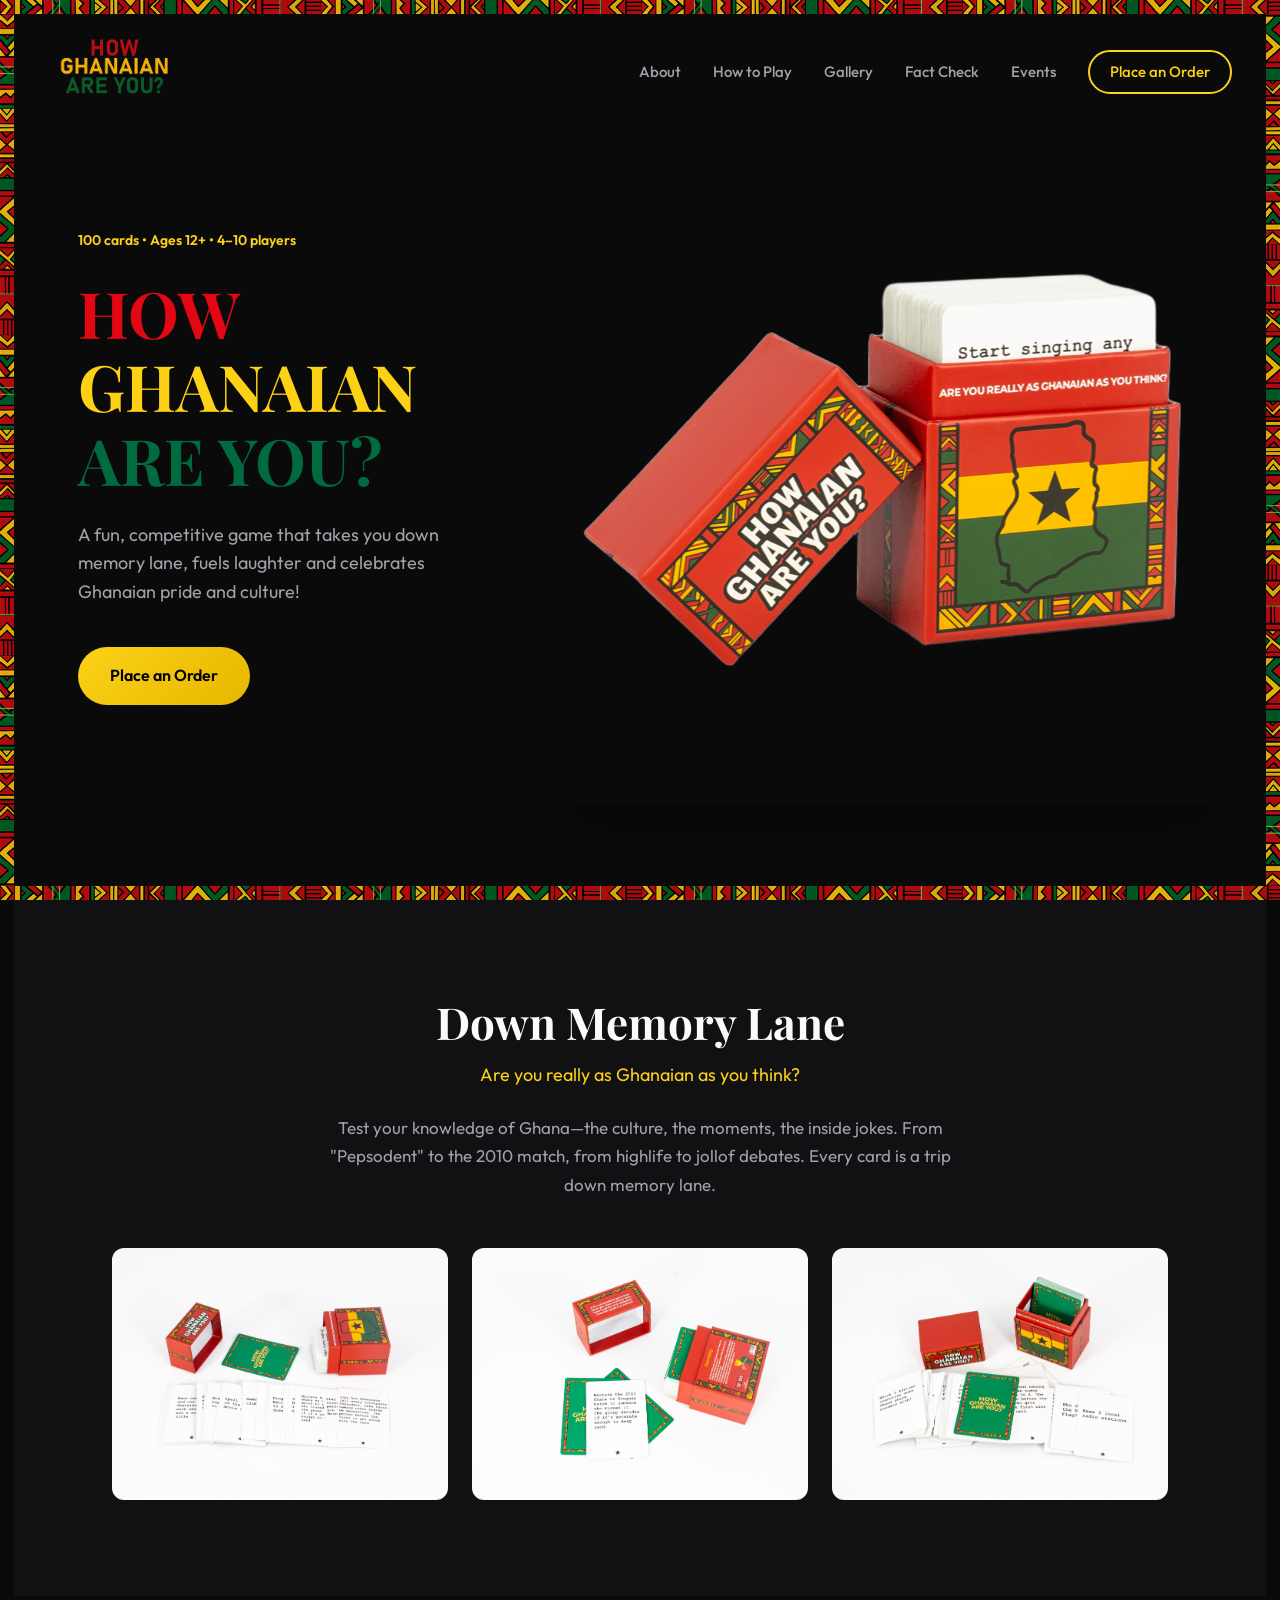
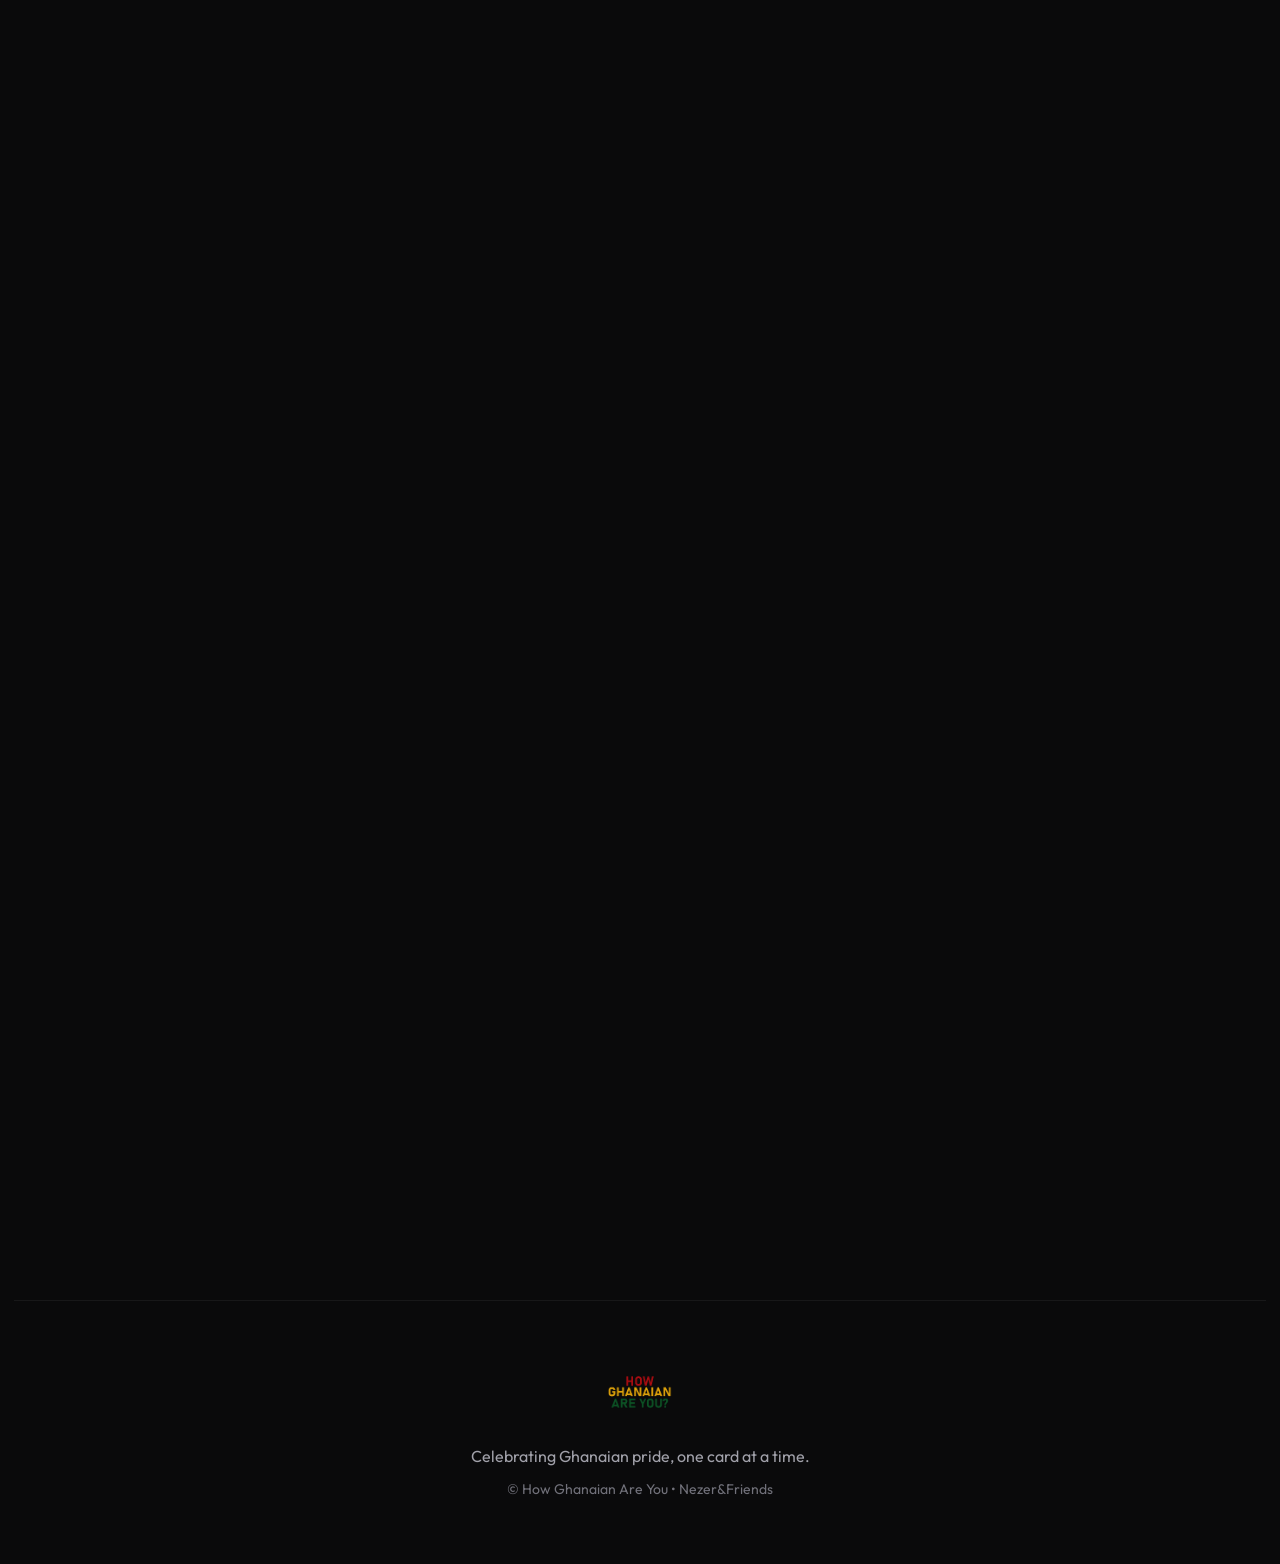
==== index.html @ 79d12126 "Add Events calendar with admin CRUD and public listing. Admins can publish events with location, des" ====
<!DOCTYPE html>
<html lang="en" data-theme="dark">
<head>
  <meta charset="UTF-8">
  <link rel="icon" href="HGAY ASSETS/Card Pictures and Video/howghrupng.png" type="image/png">
  <link rel="apple-touch-icon" href="HGAY ASSETS/Card Pictures and Video/howghrupng.png">
  <meta name="viewport" content="width=device-width, initial-scale=1.0, maximum-scale=1.0, minimum-scale=1.0, user-scalable=no, viewport-fit=cover">
  <title>How Ghanaian Are You? — Card Game</title>
  <meta name="description" content="A fun, competitive game that takes you down memory lane. Test your Ghanaian knowledge and celebrate culture. Place an order today.">
  <link rel="preconnect" href="https://fonts.googleapis.com">
  <link rel="preconnect" href="https://fonts.gstatic.com" crossorigin>
  <link href="https://fonts.googleapis.com/css2?family=Outfit:wght@300;400;500;600;700;800&family=Playfair+Display:wght@600;700&display=swap" rel="stylesheet">
  <link rel="stylesheet" href="css/styles.css">
</head>
<body>
  <!-- Kente border frame -->
  <div class="kente-frame">
    <div class="kente-border kente-top"></div>
    <div class="kente-border kente-bottom"></div>
    <div class="kente-border kente-left"></div>
    <div class="kente-border kente-right"></div>
  </div>

  <!-- Navigation -->
  <div class="nav-overlay" id="nav-overlay" aria-hidden="true"></div>
  <nav class="nav">
    <a href="#" class="nav-logo">
      <img src="HGAY ASSETS/Card Pictures and Video/howghrupng.png" alt="How Ghanaian Are You">
    </a>
    <div class="nav-links" id="nav-links">
      <a href="#about">About</a>
      <a href="#gameplay">How to Play</a>
      <a href="gallery">Gallery</a>
      <a href="fact-check">Fact Check</a>
      <a href="events">Events</a>
      <a href="#place-order" class="nav-cta">Place an Order</a>
    </div>
    <button class="nav-mobile-toggle" aria-label="Toggle menu" type="button">
      <span></span>
      <span></span>
      <span></span>
    </button>
  </nav>

  <main>
    <!-- Hero -->
    <section class="hero">
      <div class="hero-content">
        <p class="hero-badge">100 cards • Ages 12+ • 4–10 players</p>
        <h1 class="hero-title">
          <span class="line-red">HOW</span>
          <span class="line-gold">GHANAIAN</span>
          <span class="line-green">ARE YOU?</span>
        </h1>
        <p class="hero-tagline">A fun, competitive game that takes you down memory lane, fuels laughter and celebrates Ghanaian pride and culture!</p>
        <a href="#place-order" class="btn btn-primary">Place an Order</a>
      </div>
      <div class="hero-visual">
        <div class="hero-card-stack">
          <img src="HGAY ASSETS/Card Pictures and Video/hero.png" alt="How Ghanaian Are You card game box">
        </div>
      </div>
    </section>

    <!-- Down Memory Lane -->
    <section id="about" class="section section-about">
      <div class="container">
        <h2 class="section-title">Down Memory Lane</h2>
        <p class="section-subtitle">Are you really as Ghanaian as you think?</p>
        <p class="section-text">Test your knowledge of Ghana—the culture, the moments, the inside jokes. From "Pepsodent" to the 2010 match, from highlife to jollof debates. Every card is a trip down memory lane.</p>
        <div class="memory-lane-grid">
          <div class="memory-card">
            <img src="HGAY ASSETS/Card Pictures and Video/white bg/_BRX0494 拷贝.jpg" alt="Game cards showcase">
          </div>
          <div class="memory-card">
            <img src="HGAY ASSETS/Card Pictures and Video/white bg/_BRX0488 拷贝.jpg" alt="Game components">
          </div>
          <div class="memory-card">
            <img src="HGAY ASSETS/Card Pictures and Video/white bg/_BRX0496 拷贝.jpg" alt="Card game details">
          </div>
        </div>
      </div>
    </section>

    <!-- Gameplay -->
    <section id="gameplay" class="section section-gameplay">
      <div class="container">
        <h2 class="section-title">Simple Rules, Big Fun</h2>
        <div class="gameplay-steps">
          <div class="step">
            <span class="step-num">1</span>
            <h3>Shuffle & Pick</h3>
            <p>Shuffle all 100 cards. First person picks a card and reads it out loud.</p>
          </div>
          <div class="step">
            <span class="step-num">2</span>
            <h3>Complete the Challenge</h3>
            <p>Do what the card says within 10 seconds to win and keep the card.</p>
          </div>
          <div class="step">
            <span class="step-num">3</span>
            <h3>Race to 10</h3>
            <p>Win 10 cards to win the game—and earn the Gold card for bragging rights!</p>
          </div>
        </div>
        <div class="gameplay-video">
          <video src="HGAY ASSETS/C0126_1.mp4" poster="HGAY ASSETS/Card Pictures and Video/_BRX0486 拷贝.png" controls playsinline></video>
        </div>
      </div>
    </section>

    <!-- Gallery -->
    <section id="gallery" class="section section-gallery">
      <div class="container">
        <h2 class="section-title">The Game</h2>
        <div class="gallery-preview">
          <div class="gallery-grid">
            <div class="gallery-item">
              <img src="HGAY ASSETS/Card Pictures and Video/white bg/_BRX0486 拷贝.jpg" alt="Card game box and cards">
            </div>
            <div class="gallery-item">
              <img src="HGAY ASSETS/Card Pictures and Video/white bg/_BRX0497 拷贝.jpg" alt="Card game details">
            </div>
            <div class="gallery-item">
              <img src="HGAY ASSETS/Card Pictures and Video/white bg/_BRX0494 拷贝.jpg" alt="Game cards showcase">
            </div>
            <div class="gallery-item">
              <img src="HGAY ASSETS/photo_2026-01-31_11-31-19.jpg" alt="Community enjoying How Ghanaian Are You">
            </div>
          </div>
          <a href="gallery" class="btn btn-secondary">View Full Gallery</a>
        </div>
      </div>
    </section>

    <!-- Place an order -->
    <section id="place-order" class="section section-preorder">
      <div class="container">
        <h2 class="section-title">Place an Order</h2>
        <p class="section-subtitle">Get your copy of How Ghanaian Are You? delivered to you.</p>
        <div class="preorder-card">
          <div class="preorder-left">
            <div class="preorder-price-block">
              <p class="preorder-price-label">Price</p>
              <p class="preorder-price-total" id="preorder-price-total" aria-live="polite">100 <span class="preorder-currency">GHS</span></p>
              <p class="preorder-price-per">100 GHS per game</p>
            </div>
            <div class="preorder-qty-block">
              <label class="preorder-qty-label">How many?</label>
              <div class="preorder-qty-stepper">
                <button type="button" class="preorder-qty-btn" id="qty-minus" aria-label="Decrease quantity">−</button>
                <span class="preorder-qty-value" id="preorder-qty-value">1</span>
                <button type="button" class="preorder-qty-btn" id="qty-plus" aria-label="Increase quantity">+</button>
              </div>
            </div>
            <div class="preorder-cards-visual" id="preorder-cards-visual" aria-hidden="true">
              <div class="preorder-cards-stack"></div>
            </div>
          </div>
          <form class="preorder-form preorder-form--multistep" id="preorder-form" data-amount-ghs="100" novalidate>
            <input type="hidden" id="quantity" name="quantity" value="1">
            <div class="preorder-steps">
              <div class="preorder-step preorder-step--1" data-step="1">
                <div class="form-group">
                  <label for="name">Full Name</label>
                  <input type="text" id="name" name="name" required placeholder="Your name" autocomplete="name">
                </div>
                <div class="form-group">
                  <label for="email">Email</label>
                  <input type="email" id="email" name="email" required placeholder="you@example.com" autocomplete="email">
                </div>
                <div class="form-group form-group--phone">
                  <label for="phone_country">Phone</label>
                  <div class="phone-input">
                    <select id="phone_country" name="phone_country" required aria-label="Country code">
                      <option value="">Code</option>
                    </select>
                    <input type="tel" id="phone_number" name="phone_number" required placeholder="Phone number" autocomplete="tel-national" inputmode="numeric" pattern="[0-9\s\-]+" maxlength="15" aria-describedby="phone-hint">
                  </div>
                  <p class="form-hint" id="phone-hint" aria-live="polite"></p>
                </div>
                <button type="button" class="btn btn-primary btn-full preorder-next" data-goto="2">Next — Delivery</button>
              </div>
              <div class="preorder-step preorder-step--2" data-step="2" hidden>
                <input type="hidden" id="delivery_country" name="delivery_country" value="">
                <div class="form-group">
                  <label for="delivery_region_input">State / Region</label>
                  <div class="searchable-select" id="region-select-wrap">
                    <input type="text" id="delivery_region_input" name="delivery_region" required placeholder="Search or type state / region" autocomplete="off" aria-autocomplete="list" aria-expanded="false" aria-haspopup="listbox" role="combobox">
                    <ul id="delivery_region_list" role="listbox" aria-label="State or region options" hidden></ul>
                  </div>
                </div>
                <div class="form-group">
                  <label for="delivery_address">Address</label>
                  <textarea id="delivery_address" name="delivery_address" required placeholder="Street, area, landmark" rows="3"></textarea>
                </div>
                <div class="form-group form-group--postcode" id="postcode-group" hidden>
                  <label for="delivery_postcode">Postcode / ZIP</label>
                  <input type="text" id="delivery_postcode" name="delivery_postcode" placeholder="Optional">
                </div>
                <div class="preorder-step-actions">
                  <button type="button" class="btn btn-secondary preorder-back" data-goto="1">Back</button>
                  <button type="submit" class="btn btn-primary btn-full" id="preorder-submit">Pay with Paystack</button>
                </div>
              </div>
            </div>
            <p class="form-error" id="preorder-form-error" role="alert" hidden></p>
          </form>
        </div>
        <p class="preorder-disclaimer">Secure checkout via Paystack. We'll confirm delivery details after payment.</p>
      </div>
    </section>

    <!-- Footer -->
    <footer class="footer">
      <div class="container">
        <img src="HGAY ASSETS/Card Pictures and Video/howghrupng.png" alt="How Ghanaian Are You" class="footer-logo">
        <p class="footer-tagline">Celebrating Ghanaian pride, one card at a time.</p>
        <p class="footer-credits">© How Ghanaian Are You • Nezer&Friends</p>
      </div>
    </footer>
  </main>

  <script src="https://js.paystack.co/v1/inline.js"></script>
  <script src="js/main.js"></script>
</body>
</html>
---- css/styles.css ----
/* ============================================
   HOW GHANAIAN ARE YOU — Landing Page
   Design: Minimalism, clean spacing, Ghana palette
   UX: Focus states, reduced-motion, 150–300ms transitions
   ============================================ */

html {
  touch-action: manipulation;
  -webkit-text-size-adjust: 100%;
}

:root {
  --bg-primary: #0a0a0b;
  --bg-secondary: #111113;
  --bg-card: #18181b;
  --text-primary: #fafafa;
  --text-secondary: #a1a1aa;
  --text-muted: #71717a;
  
  --ghana-red: #E30613;
  --ghana-gold: #FCD116;
  --ghana-green: #006B3F;
  --ghana-black: #000000;
  
  --accent: var(--ghana-gold);
  --border: rgba(255, 255, 255, 0.06);
  
  --font-sans: 'Outfit', -apple-system, BlinkMacSystemFont, sans-serif;
  --font-display: 'Playfair Display', Georgia, serif;
  
  --radius: 12px;
  --radius-lg: 20px;
  --transition: 0.25s cubic-bezier(0.4, 0, 0.2, 1);
  --transition-fast: 0.15s ease;
  
  --container-max: 72rem;
  --section-padding: 5rem;
}

[data-theme="light"] {
  --bg-primary: #fafaf9;
  --bg-secondary: #f5f5f4;
  --bg-card: #ffffff;
  --text-primary: #18181b;
  --text-secondary: #52525b;
  --text-muted: #a1a1aa;
  --border: rgba(0, 0, 0, 0.08);
}

*,
*::before,
*::after {
  box-sizing: border-box;
  margin: 0;
  padding: 0;
}

html {
  scroll-behavior: smooth;
  -webkit-text-size-adjust: 100%;
}

@media (prefers-reduced-motion: reduce) {
  html {
    scroll-behavior: auto;
  }
}

body {
  font-family: var(--font-sans);
  background: var(--bg-primary);
  color: var(--text-primary);
  line-height: 1.6;
  overflow-x: hidden;
  transition: background var(--transition), color var(--transition);
}

/* Kente border frame */
.kente-frame {
  position: fixed;
  inset: 0;
  pointer-events: none;
  z-index: 1000;
}

.kente-border {
  position: absolute;
  opacity: 0.95;
}

/* Top & bottom: horizontal kente pattern */
.kente-top,
.kente-bottom {
  height: 14px;
  left: 0;
  right: 0;
  background-image: url('../HGAY ASSETS/Card Pictures and Video/kentepatternpng_horizontal.png');
  background-repeat: repeat-x;
  background-size: auto 100%;
}

.kente-top {
  top: 0;
}

.kente-bottom {
  bottom: 0;
  transform: scaleY(-1);
}

/* Left & right: vertical kente pattern */
.kente-left,
.kente-right {
  width: 14px;
  top: 14px;
  bottom: 14px;
  background-image: url('../HGAY ASSETS/Card Pictures and Video/kentepatternpng.png');
  background-repeat: repeat-y;
  background-size: 100% auto;
}

.kente-left {
  left: 0;
}

.kente-right {
  right: 0;
  transform: rotate(180deg);
}

/* Nav — floating spacing (skill: top spacing from edges) */
.nav {
  position: fixed;
  top: 0;
  left: 0;
  right: 0;
  padding: 1rem 1.5rem;
  display: flex;
  align-items: center;
  justify-content: space-between;
  z-index: 100;
  transition: background var(--transition);
}

@media (min-width: 1024px) {
  .nav {
    padding: 1.25rem 3rem;
  }
}

.nav.scrolled {
  background: rgba(10, 10, 11, 0.9);
  backdrop-filter: blur(12px);
}

[data-theme="light"] .nav.scrolled {
  background: rgba(250, 250, 249, 0.9);
}

.nav-logo img {
  height: 5.75rem;
  width: auto;
}

@media (min-width: 768px) {
  .nav-logo img {
    height: 6rem;
  }
}

.nav-links {
  display: flex;
  align-items: center;
  gap: 32px;
}

.nav-links a {
  color: var(--text-secondary);
  text-decoration: none;
  font-weight: 500;
  font-size: 0.9375rem;
  transition: color var(--transition-fast);
  cursor: pointer;
}

.nav-links a:hover {
  color: var(--ghana-gold);
}

.nav-links a:focus-visible {
  outline: 2px solid var(--ghana-gold);
  outline-offset: 4px;
  border-radius: 6px;
}

.nav-cta {
  color: var(--ghana-gold) !important;
  padding: 0.5rem 1.25rem;
  border: 2px solid var(--ghana-gold);
  border-radius: 999px;
  transition: background var(--transition), color var(--transition);
  cursor: pointer;
}

.nav-cta:hover {
  background: var(--ghana-gold);
  color: var(--ghana-black) !important;
}

.nav-cta:focus-visible {
  outline: 2px solid var(--ghana-gold);
  outline-offset: 2px;
}

.nav-mobile-toggle {
  display: none;
  flex-direction: column;
  justify-content: center;
  align-items: center;
  gap: 6px;
  background: none;
  border: none;
  cursor: pointer;
  padding: 12px;
  -webkit-tap-highlight-color: transparent;
  touch-action: manipulation;
}

.nav-mobile-toggle:focus-visible {
  outline: 2px solid var(--ghana-gold);
  outline-offset: 2px;
}

.nav-mobile-toggle span {
  display: block;
  width: 24px;
  height: 2px;
  background: var(--text-primary);
  transition: transform var(--transition), opacity var(--transition-fast);
}

/* Nav overlay (mobile) - behind nav drawer */
.nav-overlay {
  display: none;
  position: fixed;
  inset: 0;
  background: rgba(0, 0, 0, 0.6);
  z-index: 199;
  opacity: 0;
  visibility: hidden;
  pointer-events: none;
  transition: opacity var(--transition), visibility var(--transition);
}

@media (max-width: 768px) {
  .nav-overlay {
    display: block;
  }

  .nav-overlay.open {
    opacity: 1;
    visibility: visible;
    pointer-events: auto;
  }
}

/* Ensure content clears kente border */
main {
  padding-left: 14px;
  padding-right: 14px;
}

/* Container — consistent max-width (design system) */
.container {
  max-width: var(--container-max);
  margin: 0 auto;
  padding: 0 1.5rem;
}

@media (min-width: 768px) {
  .container {
    padding: 0 2rem;
  }
}

@media (min-width: 1024px) {
  .container {
    padding: 0 3rem;
  }
}

/* Hero — full viewport height, small side padding so text is visible */
.hero {
  min-height: 100vh;
  display: flex;
  align-items: center;
  justify-content: space-between;
  padding: 6rem 1rem 4rem 1.25rem;
  gap: 3rem;
}

@media (min-width: 768px) {
  .hero {
    padding-left: 1.5rem;
    padding-right: 1.5rem;
  }
}

@media (min-width: 1024px) {
  .hero {
    padding: 7rem 3rem 5rem 4rem;
    gap: 4rem;
  }
}

.hero-content {
  flex: 1;
  max-width: 580px;
  min-width: 0;
}

.hero-badge {
  display: inline-block;
  font-size: 0.875rem;
  color: var(--ghana-gold);
  font-weight: 600;
  margin-bottom: 24px;
  opacity: 0;
  animation: fadeUp 0.8s ease forwards;
}

.hero-title {
  font-family: var(--font-display);
  font-size: clamp(2.5rem, 5vw, 4rem);
  font-weight: 700;
  line-height: 1.15;
  margin-bottom: 24px;
  opacity: 0;
  animation: fadeUp 0.8s ease 0.15s forwards;
}

.hero-title .line-red { color: var(--ghana-red); }
.hero-title .line-gold { color: var(--ghana-gold); display: block; }
.hero-title .line-green { color: var(--ghana-green); }

.hero-tagline {
  font-size: 1.125rem;
  color: var(--text-secondary);
  margin-bottom: 40px;
  max-width: 480px;
  opacity: 0;
  animation: fadeUp 0.8s ease 0.3s forwards;
}

.btn {
  display: inline-flex;
  align-items: center;
  justify-content: center;
  padding: 1rem 2rem;
  min-height: 3rem;
  font-family: var(--font-sans);
  font-size: 1rem;
  font-weight: 600;
  text-decoration: none;
  border-radius: 999px;
  border: none;
  cursor: pointer;
  -webkit-tap-highlight-color: transparent;
  touch-action: manipulation;
  transition: transform var(--transition), box-shadow var(--transition), background var(--transition), color var(--transition);
}

.btn:focus-visible {
  outline: 2px solid var(--ghana-gold);
  outline-offset: 2px;
}

.btn-primary {
  background: linear-gradient(135deg, var(--ghana-gold), #e6b800);
  color: var(--ghana-black);
  opacity: 0;
  animation: fadeUp 0.6s ease-out 0.4s forwards;
}

.btn-primary:hover {
  transform: translateY(-2px);
  box-shadow: 0 12px 32px rgba(252, 209, 22, 0.3);
}

.btn-full {
  width: 100%;
}

.hero-visual {
  flex: 1;
  display: flex;
  justify-content: center;
  align-items: center;
  align-self: stretch;
  min-height: 0;
  opacity: 0;
  animation: fadeUp 0.8s ease 0.35s forwards;
}

.hero-card-stack {
  position: relative;
  border-radius: var(--radius-lg);
  overflow: hidden;
  box-shadow: 0 24px 48px rgba(0, 0, 0, 0.35);
  height: min(92vh, 680px);
  display: flex;
  align-items: center;
  justify-content: center;
  flex-shrink: 0;
}

@media (prefers-reduced-motion: no-preference) {
  .hero-card-stack {
    animation: heroFloat 6s ease-in-out infinite;
  }
}

.hero-card-stack img {
  width: auto;
  height: 80%;
  max-width: 780px;
  object-fit: contain;
  display: block;
  border-radius: var(--radius-lg);
}

/* Sections — consistent padding, ease-out for enter */
.section {
  padding: var(--section-padding) 0;
  opacity: 0;
  transform: translateY(24px);
  transition: opacity 0.5s ease-out, transform 0.5s ease-out;
}

@media (min-width: 768px) {
  .section {
    padding: 6rem 0;
  }
}

.section.visible {
  opacity: 1;
  transform: translateY(0);
}

/* Staggered child animations - trigger when section becomes visible */
.section .section-title,
.section .section-subtitle,
.section .section-text {
  opacity: 0;
  transform: translateY(20px);
  transition: opacity 0.6s ease, transform 0.6s ease;
}

.section.visible .section-title {
  opacity: 1;
  transform: translateY(0);
  transition-delay: 0.1s;
}

.section.visible .section-subtitle {
  opacity: 1;
  transform: translateY(0);
  transition-delay: 0.2s;
}

.section.visible .section-text {
  opacity: 1;
  transform: translateY(0);
  transition-delay: 0.25s;
}

.section-title {
  font-family: var(--font-display);
  font-size: clamp(1.75rem, 4vw, 2.75rem);
  font-weight: 700;
  line-height: 1.2;
  text-align: center;
  margin-bottom: 0.75rem;
  color: var(--text-primary);
}

.section-subtitle {
  font-size: 1.125rem;
  color: var(--ghana-gold);
  text-align: center;
  margin-bottom: 1.5rem;
}

.section-text {
  max-width: 40rem;
  margin: 0 auto 3rem;
  text-align: center;
  color: var(--text-secondary);
  font-size: 1.0625rem;
  line-height: 1.7;
}

/* Down Memory Lane */
.section-about {
  padding: var(--section-padding) 0;
  background: var(--bg-secondary);
}

@media (min-width: 768px) {
  .section-about {
    padding: 6rem 0;
  }
}

.memory-lane-grid {
  display: grid;
  grid-template-columns: repeat(3, 1fr);
  gap: 1.5rem;
  margin-top: 3rem;
  max-width: var(--container-max);
  margin-left: auto;
  margin-right: auto;
}

.memory-card {
  border-radius: var(--radius);
  overflow: hidden;
  background: var(--bg-card);
  aspect-ratio: 4/3;
  opacity: 0;
  transform: translateY(24px);
  transition: opacity 0.6s ease, transform var(--transition);
}

.section.visible .memory-card {
  opacity: 1;
  transform: translateY(0);
}

.section.visible .memory-card:nth-child(1) { transition-delay: 0.2s; }
.section.visible .memory-card:nth-child(2) { transition-delay: 0.35s; }
.section.visible .memory-card:nth-child(3) { transition-delay: 0.5s; }

.memory-card:hover {
  transform: translateY(-4px);
}

.memory-card:focus-within {
  outline: 2px solid var(--ghana-gold);
  outline-offset: 2px;
}

.memory-card img {
  width: 100%;
  height: 100%;
  object-fit: cover;
}

/* Gameplay */
.gameplay-steps {
  display: grid;
  grid-template-columns: repeat(3, 1fr);
  gap: 1.5rem;
  margin-bottom: 3rem;
}

.step {
  background: var(--bg-card);
  padding: 32px;
  border-radius: var(--radius);
  border: 1px solid var(--border);
  position: relative;
  opacity: 0;
  transform: translateY(24px);
  transition: opacity 0.5s ease, transform var(--transition), border-color var(--transition);
}

.section.visible .step {
  opacity: 1;
  transform: translateY(0);
}

.section.visible .step:nth-child(1) { transition-delay: 0.25s; }
.section.visible .step:nth-child(2) { transition-delay: 0.4s; }
.section.visible .step:nth-child(3) { transition-delay: 0.55s; }

.step:hover {
  transform: translateY(-2px);
  border-color: var(--ghana-gold);
}

.step:focus-within {
  outline: 2px solid var(--ghana-gold);
  outline-offset: 2px;
}

.step-num {
  display: inline-flex;
  align-items: center;
  justify-content: center;
  width: 48px;
  height: 48px;
  background: linear-gradient(135deg, var(--ghana-gold), #e6b800);
  color: var(--ghana-black);
  font-weight: 800;
  font-size: 1.25rem;
  border-radius: 12px;
  margin-bottom: 20px;
}

.step h3 {
  font-size: 1.25rem;
  margin-bottom: 12px;
  color: var(--text-primary);
}

.step p {
  color: var(--text-secondary);
  font-size: 0.95rem;
}

.gameplay-video {
  max-width: 50rem;
  margin: 0 auto;
  border-radius: var(--radius-lg);
  overflow: hidden;
  box-shadow: 0 20px 40px rgba(0, 0, 0, 0.3);
  opacity: 0;
  transform: translateY(16px);
  transition: opacity 0.4s ease-out 0.35s, transform 0.4s ease-out 0.35s;
}

.section.visible .gameplay-video {
  opacity: 1;
  transform: translateY(0);
}

.gameplay-video video {
  width: 100%;
  display: block;
}

/* Gallery */
.gallery-preview {
  display: flex;
  flex-direction: column;
  align-items: center;
  gap: 32px;
}

.gallery-grid {
  display: grid;
  grid-template-columns: repeat(2, 1fr);
  gap: 24px;
  width: 100%;
  max-width: 800px;
}

.gallery-item {
  border-radius: var(--radius);
  overflow: hidden;
  aspect-ratio: 4/3;
  background: var(--bg-card);
  opacity: 0;
  transform: translateY(16px);
  transition: opacity 0.4s ease-out, transform 0.4s ease-out;
  cursor: default;
}

.section.visible .gallery-item {
  opacity: 1;
  transform: translateY(0);
}

.section.visible .gallery-item:nth-child(1) { transition-delay: 0.15s; }
.section.visible .gallery-item:nth-child(2) { transition-delay: 0.25s; }
.section.visible .gallery-item:nth-child(3) { transition-delay: 0.35s; }
.section.visible .gallery-item:nth-child(4) { transition-delay: 0.45s; }

.gallery-item:hover {
  opacity: 0.95;
}

.gallery-item img {
  width: 100%;
  height: 100%;
  object-fit: cover;
}

.btn-secondary {
  background: transparent;
  color: var(--ghana-gold);
  border: 2px solid var(--ghana-gold);
  cursor: pointer;
}

.btn-secondary:hover {
  background: var(--ghana-gold);
  color: var(--ghana-black);
  box-shadow: 0 8px 24px rgba(252, 209, 22, 0.2);
}

/* Preorder */
.section-preorder {
  background: var(--bg-secondary);
}

.preorder-card {
  background: var(--bg-card);
  border-radius: var(--radius-lg);
  padding: 2rem;
  border: 1px solid var(--border);
  display: grid;
  grid-template-columns: 1fr;
  gap: 2.5rem;
  max-width: 56rem;
  margin: 0 auto;
  opacity: 0;
  transform: translateY(16px);
  transition: opacity 0.4s ease-out, transform 0.4s ease-out;
}

@media (min-width: 768px) {
  .preorder-card {
    grid-template-columns: 280px 1fr;
    padding: 3rem;
    gap: 3rem;
  }
  .preorder-left {
    min-width: 280px;
    width: 280px;
  }
}

.section.visible .preorder-card {
  opacity: 1;
  transform: translateY(0);
  transition-delay: 0.2s;
}

/* Left column: price + quantity + card stack */
.preorder-left {
  display: flex;
  flex-direction: column;
  gap: 1.75rem;
  padding: 1rem 0;
}

.preorder-price-block {
  text-align: center;
  padding: 1.25rem 1rem;
  background: linear-gradient(135deg, rgba(252, 209, 22, 0.12) 0%, rgba(252, 209, 22, 0.04) 100%);
  border: 1px solid rgba(252, 209, 22, 0.3);
  border-radius: var(--radius-lg);
}

.preorder-price-label {
  font-size: 0.75rem;
  text-transform: uppercase;
  letter-spacing: 0.08em;
  color: var(--text-muted);
  margin-bottom: 4px;
}

.preorder-price-total {
  font-size: 2rem;
  font-weight: 700;
  color: var(--ghana-gold);
  line-height: 1.2;
  margin: 0;
}

.preorder-price-total .preorder-currency {
  font-size: 1rem;
  font-weight: 500;
  color: var(--text-secondary);
}

.preorder-price-per {
  font-size: 0.85rem;
  color: var(--text-muted);
  margin: 8px 0 0;
}

.preorder-qty-block {
  text-align: center;
}

.preorder-qty-label {
  display: block;
  font-size: 0.9rem;
  font-weight: 500;
  color: var(--text-primary);
  margin-bottom: 10px;
}

.preorder-qty-stepper {
  display: inline-flex;
  align-items: center;
  gap: 0;
  background: var(--bg-secondary);
  border: 1px solid var(--border);
  border-radius: 999px;
  overflow: hidden;
}

.preorder-qty-btn {
  width: 48px;
  height: 48px;
  display: flex;
  align-items: center;
  justify-content: center;
  background: none;
  border: none;
  color: var(--text-primary);
  font-size: 1.5rem;
  line-height: 1;
  cursor: pointer;
  transition: background var(--transition-fast), color var(--transition-fast);
  -webkit-tap-highlight-color: transparent;
}

.preorder-qty-btn:hover {
  background: var(--bg-card);
  color: var(--ghana-gold);
}

.preorder-qty-btn:focus-visible {
  outline: 2px solid var(--ghana-gold);
  outline-offset: -2px;
}

.preorder-qty-value {
  min-width: 2.5rem;
  font-size: 1.25rem;
  font-weight: 600;
  color: var(--text-primary);
  padding: 0 8px;
}

.preorder-cards-visual {
  margin-top: auto;
}

.preorder-cards-stack {
  display: flex;
  flex-wrap: wrap;
  justify-content: center;
  align-items: flex-end;
  gap: 6px;
  min-height: 72px;
  padding: 12px 0;
}

.preorder-card-box {
  display: inline-block;
  width: 52px;
  height: auto;
  max-height: 64px;
  object-fit: contain;
  border-radius: 6px;
  box-shadow: 0 2px 10px rgba(0, 0, 0, 0.25);
  transition: transform 0.2s ease, box-shadow 0.2s ease;
}

.preorder-card-box:nth-child(n+2) {
  margin-left: -14px;
}

.preorder-cards-stack:hover .preorder-card-box {
  transform: translateY(-2px);
}

.preorder-card-box:first-child { z-index: 5; }
.preorder-card-box:nth-child(2) { z-index: 4; }
.preorder-card-box:nth-child(3) { z-index: 3; }
.preorder-card-box:nth-child(4) { z-index: 2; }
.preorder-card-box:nth-child(5) { z-index: 1; }

.form-hint {
  font-size: 0.8rem;
  color: var(--text-muted);
  margin-top: 6px;
  margin-bottom: 0;
}

.preorder-form .form-group {
  margin-bottom: 20px;
}

.preorder-form label {
  display: block;
  font-size: 0.9rem;
  font-weight: 500;
  margin-bottom: 8px;
  color: var(--text-primary);
}

.preorder-form input,
.preorder-form select {
  width: 100%;
  padding: 14px 18px;
  font-family: var(--font-sans);
  font-size: 1rem;
  background: var(--bg-secondary);
  border: 1px solid var(--border);
  border-radius: 12px;
  color: var(--text-primary);
  transition: border-color var(--transition-fast);
}

.preorder-form input:focus,
.preorder-form select:focus {
  outline: none;
  border-color: var(--ghana-gold);
  box-shadow: 0 0 0 3px rgba(252, 209, 22, 0.2);
}

.preorder-form input:focus-visible,
.preorder-form select:focus-visible {
  outline: 2px solid var(--ghana-gold);
  outline-offset: 2px;
}

.preorder-form input::placeholder {
  color: var(--text-muted);
}

.preorder-form .btn {
  margin-top: 12px;
}

/* Multi-step preorder */
.preorder-form--multistep .preorder-step {
  display: block;
}
.preorder-form--multistep .preorder-step[hidden] {
  display: none;
}
.preorder-form--multistep .phone-input {
  display: flex;
  gap: 10px;
  align-items: stretch;
}
.preorder-form--multistep .phone-input select {
  width: auto;
  min-width: 110px;
  flex-shrink: 0;
}
.preorder-form--multistep .phone-input input {
  flex: 1;
  min-width: 0;
}
.preorder-form--multistep .preorder-step-actions {
  display: flex;
  flex-wrap: wrap;
  gap: 12px;
  align-items: center;
  margin-top: 20px;
}
.preorder-form--multistep .preorder-step-actions .btn-primary {
  flex: 1;
  min-width: 160px;
}
.preorder-form textarea {
  width: 100%;
  padding: 14px 18px;
  font-family: var(--font-sans);
  font-size: 1rem;
  background: var(--bg-secondary);
  border: 1px solid var(--border);
  border-radius: 12px;
  color: var(--text-primary);
  transition: border-color var(--transition-fast);
  resize: vertical;
  min-height: 80px;
}
.preorder-form textarea:focus {
  outline: none;
  border-color: var(--ghana-gold);
  box-shadow: 0 0 0 3px rgba(252, 209, 22, 0.2);
}
.preorder-form .form-error {
  margin-top: 12px;
  padding: 12px;
  background: rgba(220, 53, 69, 0.15);
  border: 1px solid rgba(220, 53, 69, 0.4);
  border-radius: 12px;
  color: var(--text-primary);
  font-size: 0.9rem;
}

/* Searchable state/region dropdown */
.searchable-select {
  position: relative;
}
.searchable-select input {
  width: 100%;
}
.searchable-select ul {
  position: absolute;
  left: 0;
  right: 0;
  top: 100%;
  margin: 4px 0 0;
  padding: 0;
  list-style: none;
  background: var(--bg-secondary);
  border: 1px solid var(--border);
  border-radius: 12px;
  max-height: 220px;
  overflow-y: auto;
  z-index: 10;
  box-shadow: 0 8px 24px rgba(0, 0, 0, 0.3);
}
.searchable-select ul[hidden] {
  display: none !important;
}
.searchable-select ul li {
  padding: 12px 18px;
  cursor: pointer;
  transition: background var(--transition-fast);
}
.searchable-select ul li:hover,
.searchable-select ul li[aria-selected="true"] {
  background: var(--bg-card);
}
.searchable-select ul li:not(:last-child) {
  border-bottom: 1px solid var(--border);
}

.preorder-disclaimer {
  text-align: center;
  font-size: 0.8rem;
  color: var(--text-muted);
  margin-top: 24px;
}

/* Footer */
.footer {
  padding: 3rem 1.5rem;
  text-align: center;
  border-top: 1px solid var(--border);
}

@media (min-width: 768px) {
  .footer {
    padding: 4rem 3rem;
  }
}

.footer-logo {
  height: 3.5rem;
  margin-bottom: 1rem;
  opacity: 0.92;
}

.footer-tagline {
  color: var(--text-secondary);
  font-size: 1rem;
  margin-bottom: 8px;
}

.footer-credits {
  font-size: 0.875rem;
  color: var(--text-muted);
}

/* Animations */
@keyframes fadeUp {
  from {
    opacity: 0;
    transform: translateY(16px);
  }
  to {
    opacity: 1;
    transform: translateY(0);
  }
}

@keyframes heroFloat {
 0%, 100% { transform: translateY(0); }
 50% { transform: translateY(-8px); }
}

@media (prefers-reduced-motion: reduce) {
  .hero-badge,
  .hero-title,
  .hero-tagline,
  .btn-primary,
  .hero-visual {
    animation: none;
    opacity: 1;
  }
  .section {
    transition-duration: 0.15s;
  }
  .section .section-title,
  .section .section-subtitle,
  .section .section-text,
  .memory-card,
  .step,
  .gallery-item,
  .preorder-card,
  .gameplay-video {
    transition-duration: 0.15s;
  }
}

/* Responsive */
@media (max-width: 1024px) {
  .hero {
    flex-direction: column;
    text-align: center;
    padding: 120px 1.5rem 4rem 1.5rem;
  }

  .hero-content {
    max-width: 100%;
  }

  .hero-tagline {
    margin-left: auto;
    margin-right: auto;
  }

  /* Hero: content first, then visual (natural DOM order) */
  .hero-content {
    order: 0;
  }

  .hero-visual {
    order: 1;
  }

  .gameplay-steps {
    grid-template-columns: 1fr;
  }

  .preorder-card {
    grid-template-columns: 1fr;
  }
}

@media (max-width: 768px) {
  .nav {
    padding: 16px 20px;
  }

  .nav-logo img {
    height: 44px;
  }

  /* When menu is open, nav sits above overlay so menu is visible */
  .nav.nav-menu-open {
    z-index: 250;
    /* Avoid containing block so fixed .nav-links stays viewport-relative when scrolled */
    background: transparent;
    backdrop-filter: none;
  }

  /* Full-screen mobile menu */
  .nav-links {
    display: flex;
    z-index: 200;
    position: fixed;
    inset: 0;
    top: 0;
    left: 0;
    right: 0;
    bottom: 0;
    width: 100%;
    max-width: none;
    height: 100%;
    background: var(--bg-secondary);
    flex-direction: column;
    justify-content: center;
    align-items: center;
    padding: 5rem 2rem 4rem;
    gap: 0.5rem;
    transform: scale(0.95);
    opacity: 0;
    transition: transform var(--transition), opacity var(--transition);
    visibility: visible;
    pointer-events: none;
  }

  .nav-links.open {
    transform: scale(1);
    opacity: 1;
    pointer-events: auto;
  }

  .nav-links a {
    font-size: 1.25rem;
    padding: 1rem 1.5rem;
    border-radius: 12px;
    min-height: 56px;
    min-width: 200px;
    display: flex;
    align-items: center;
    justify-content: center;
    -webkit-tap-highlight-color: transparent;
  }

  .nav-links a:hover {
    background: var(--bg-card);
  }

  .nav-links a:focus-visible {
    outline: 2px solid var(--ghana-gold);
    outline-offset: 2px;
  }

  .nav-mobile-toggle {
    display: flex;
    min-width: 48px;
    min-height: 48px;
    padding: 12px;
    z-index: 250;
    position: relative;
  }

  .nav-mobile-toggle.active span:nth-child(1) {
    transform: translateY(8px) rotate(45deg);
  }

  .nav-mobile-toggle.active span:nth-child(2) {
    opacity: 0;
  }

  .nav-mobile-toggle.active span:nth-child(3) {
    transform: translateY(-8px) rotate(-45deg);
  }

  .container {
    padding: 0 20px;
  }

  main {
    padding-left: 20px;
    padding-right: 20px;
  }

  .hero {
    min-height: 100svh;
    padding: 100px 1rem 100px 1.25rem;
    gap: 2.5rem;
  }

  .hero-title {
    font-size: clamp(2rem, 8vw, 2.75rem);
  }

  .hero-tagline {
    font-size: 1rem;
  }

  .hero-card-stack {
    height: min(55vh, 420px);
  }

  .hero-card-stack img {
    max-width: 100%;
    min-height: 280px;
    max-height: min(55vh, 420px);
  }

  .memory-lane-grid {
    grid-template-columns: 1fr;
    gap: 24px;
    margin-top: 32px;
  }

  .gallery-grid {
    grid-template-columns: 1fr;
    gap: 20px;
  }

  .gallery-preview .btn-secondary {
    width: 100%;
    max-width: 280px;
  }

  .section {
    padding: 4rem 0;
  }

  .section-title {
    font-size: clamp(1.75rem, 6vw, 2.25rem);
  }

  .section-subtitle {
    font-size: 1.1rem;
  }

  .section-text {
    font-size: 1rem;
  }

  .gameplay-steps {
    gap: 20px;
    margin-bottom: 40px;
  }

  .step {
    padding: 24px 20px;
  }

  .step-num {
    width: 44px;
    height: 44px;
    font-size: 1.1rem;
  }

  .preorder-card {
    padding: 24px 20px;
    gap: 32px;
  }

  .preorder-form input,
  .preorder-form select,
  .preorder-form textarea {
    padding: 16px 18px;
    font-size: 16px; /* Prevents zoom on iOS when viewport zoom is disabled */
  }

  .btn {
    padding: 18px 28px;
    min-height: 52px;
  }

  .footer {
    padding: 48px 20px;
  }

  .footer-logo {
    height: 86px;
  }

  .kente-left,
  .kente-right {
    width: 8px;
    top: 8px;
    bottom: 8px;
    background-size: auto 100%;
  }

  .kente-top,
  .kente-bottom {
    height: 8px;
    background-size: auto 100%;
  }

  main {
    padding-left: 10px;
    padding-right: 10px;
  }
}

/* Extra small screens */
@media (max-width: 480px) {
  .hero {
    padding: 90px 0.75rem 80px 1rem;
  }

  .hero-card-stack img {
    min-height: 220px;
  }

  .container {
    padding: 0 16px;
  }

  main {
    padding-left: 16px;
    padding-right: 16px;
  }
}
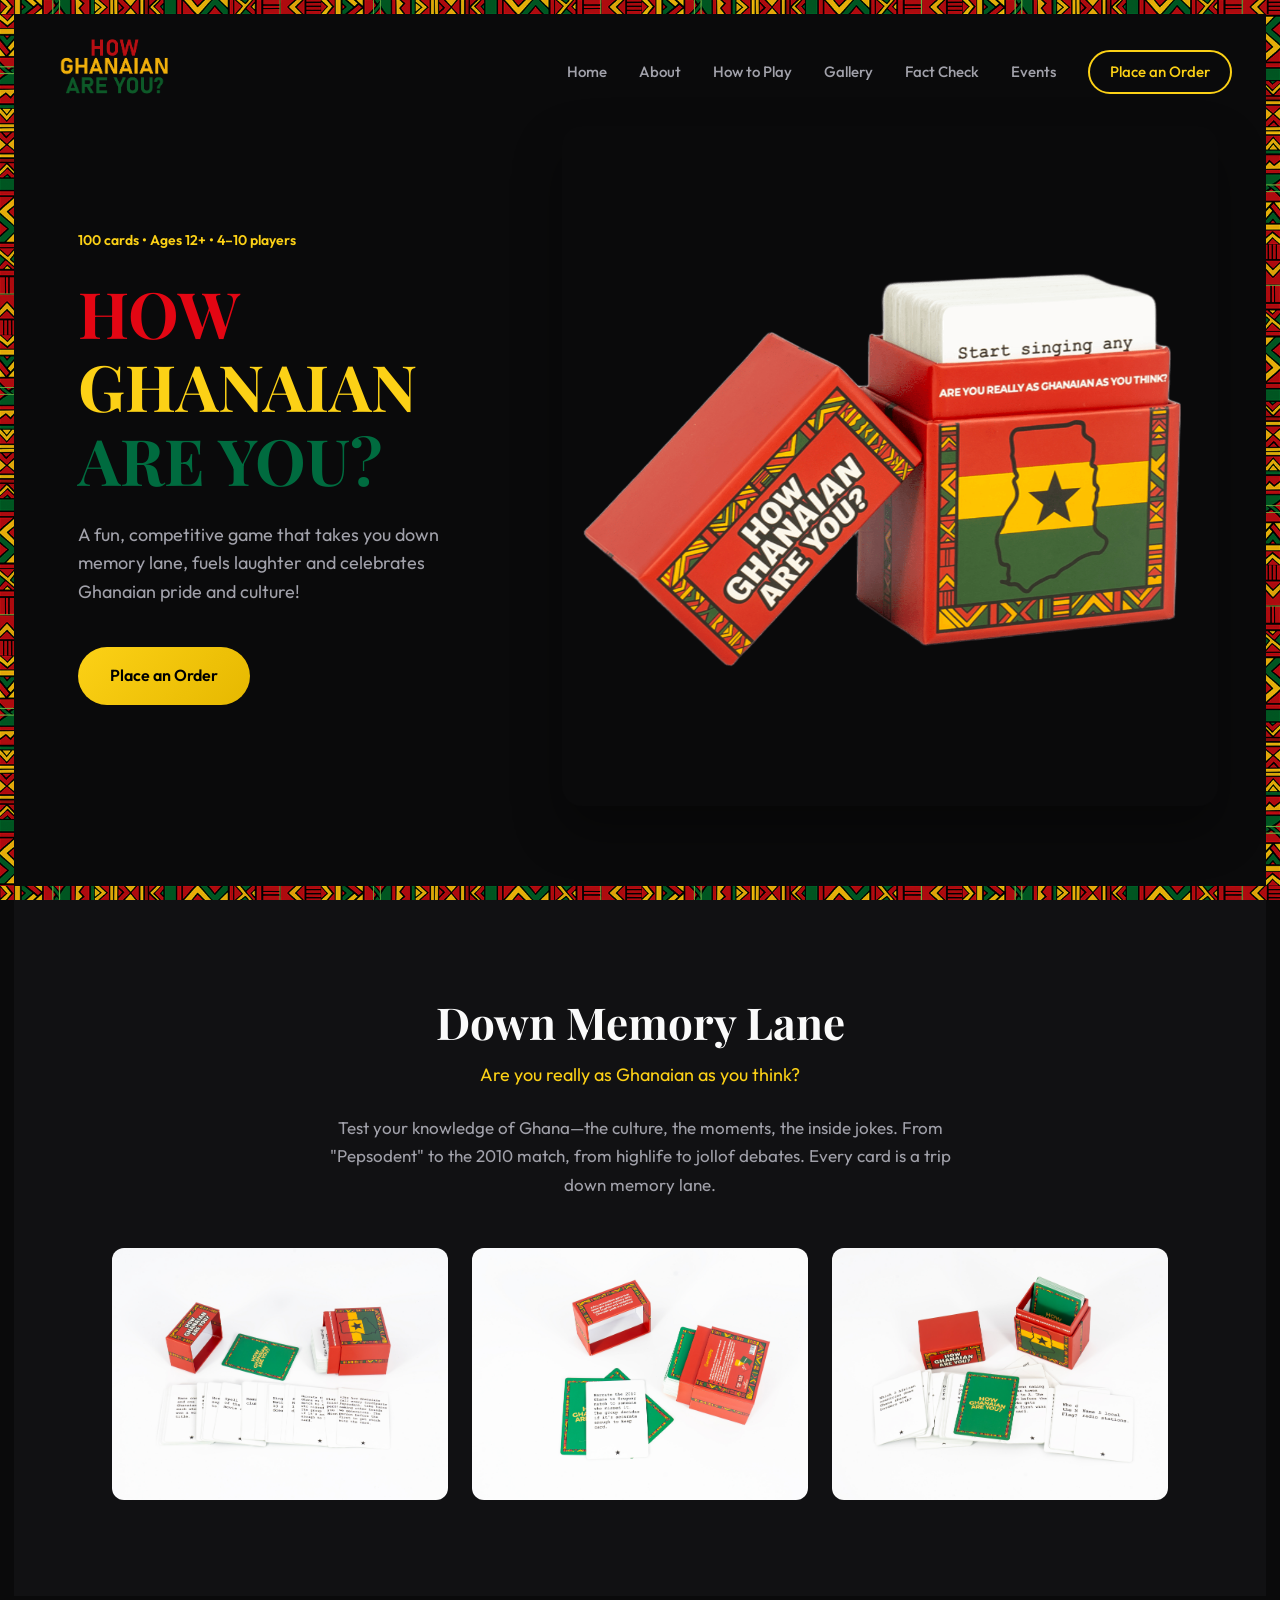
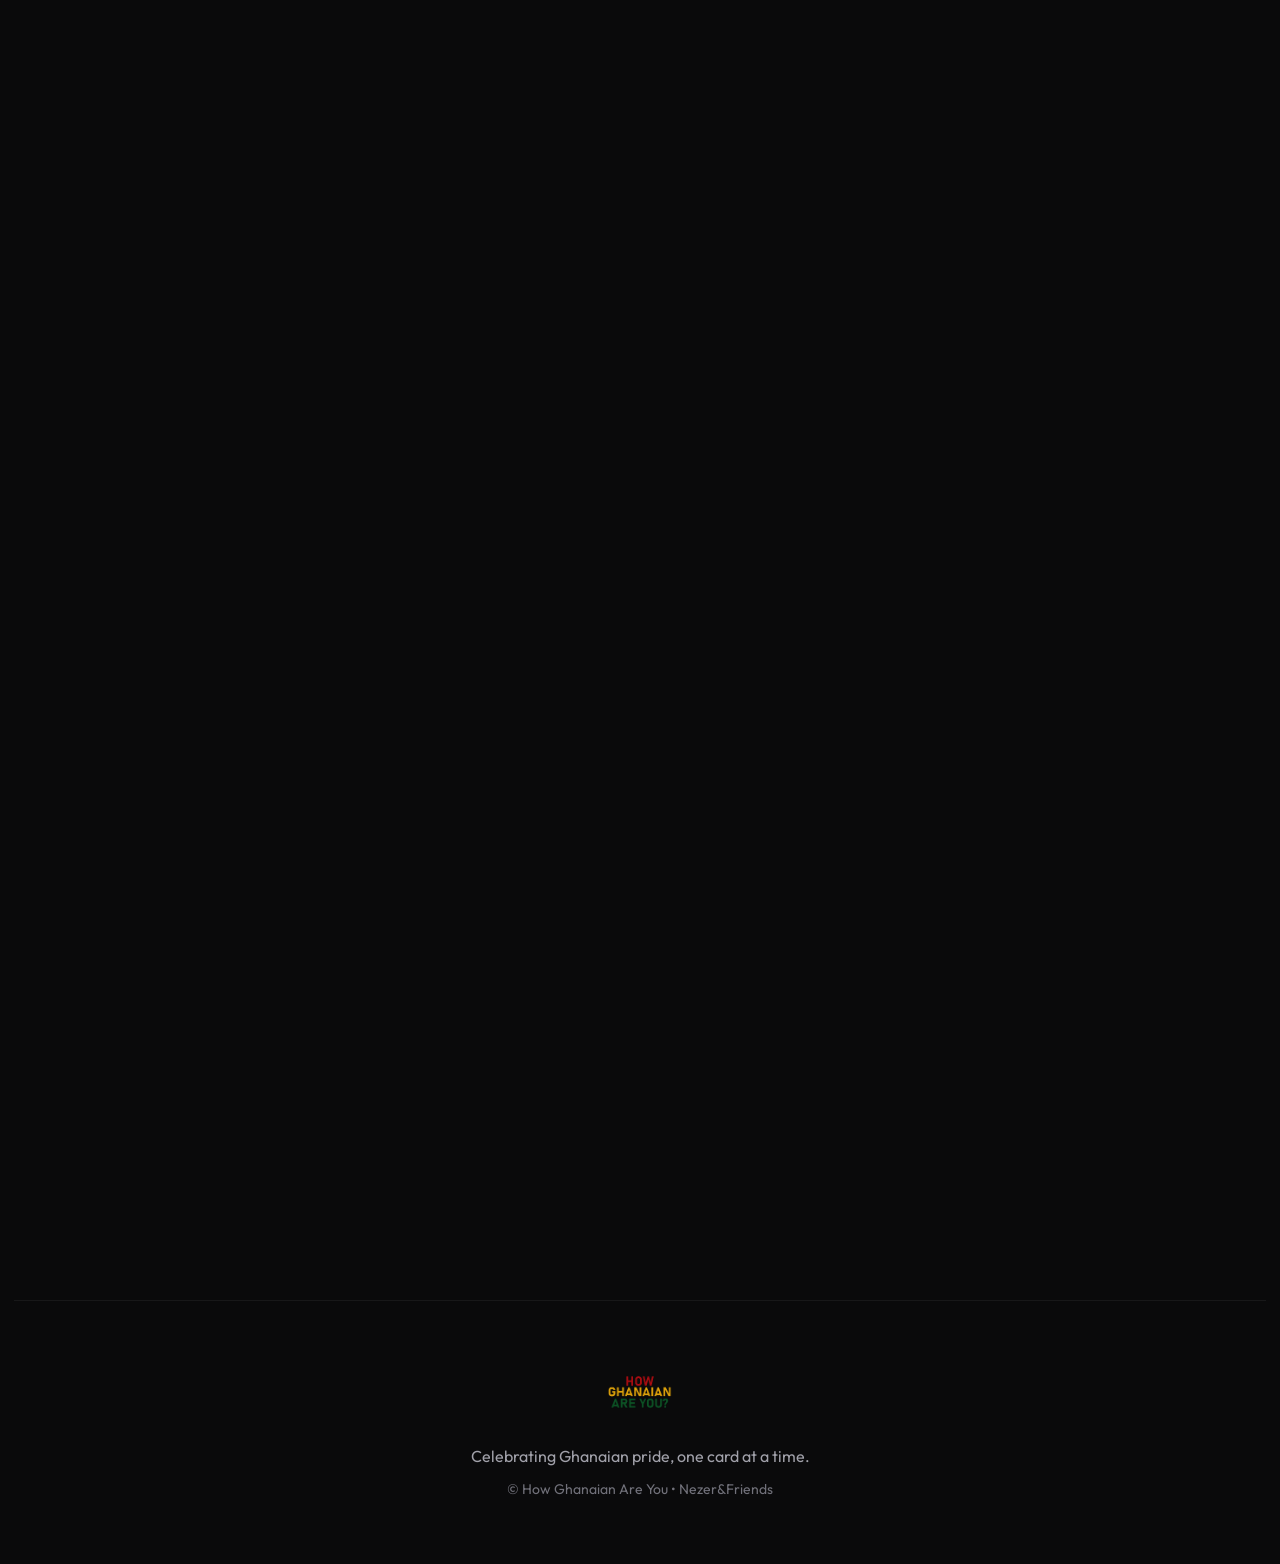
==== commit bb255b81: "Add Home link to site navigation on all pages. Makes the homepage easy to reach from the mobile menu" ====
--- a/index.html
+++ b/index.html
@@ -28,6 +28,7 @@
       <img src="HGAY ASSETS/Card Pictures and Video/howghrupng.png" alt="How Ghanaian Are You">
     </a>
     <div class="nav-links" id="nav-links">
+      <a href="./" class="nav-active">Home</a>
       <a href="#about">About</a>
       <a href="#gameplay">How to Play</a>
       <a href="gallery">Gallery</a>
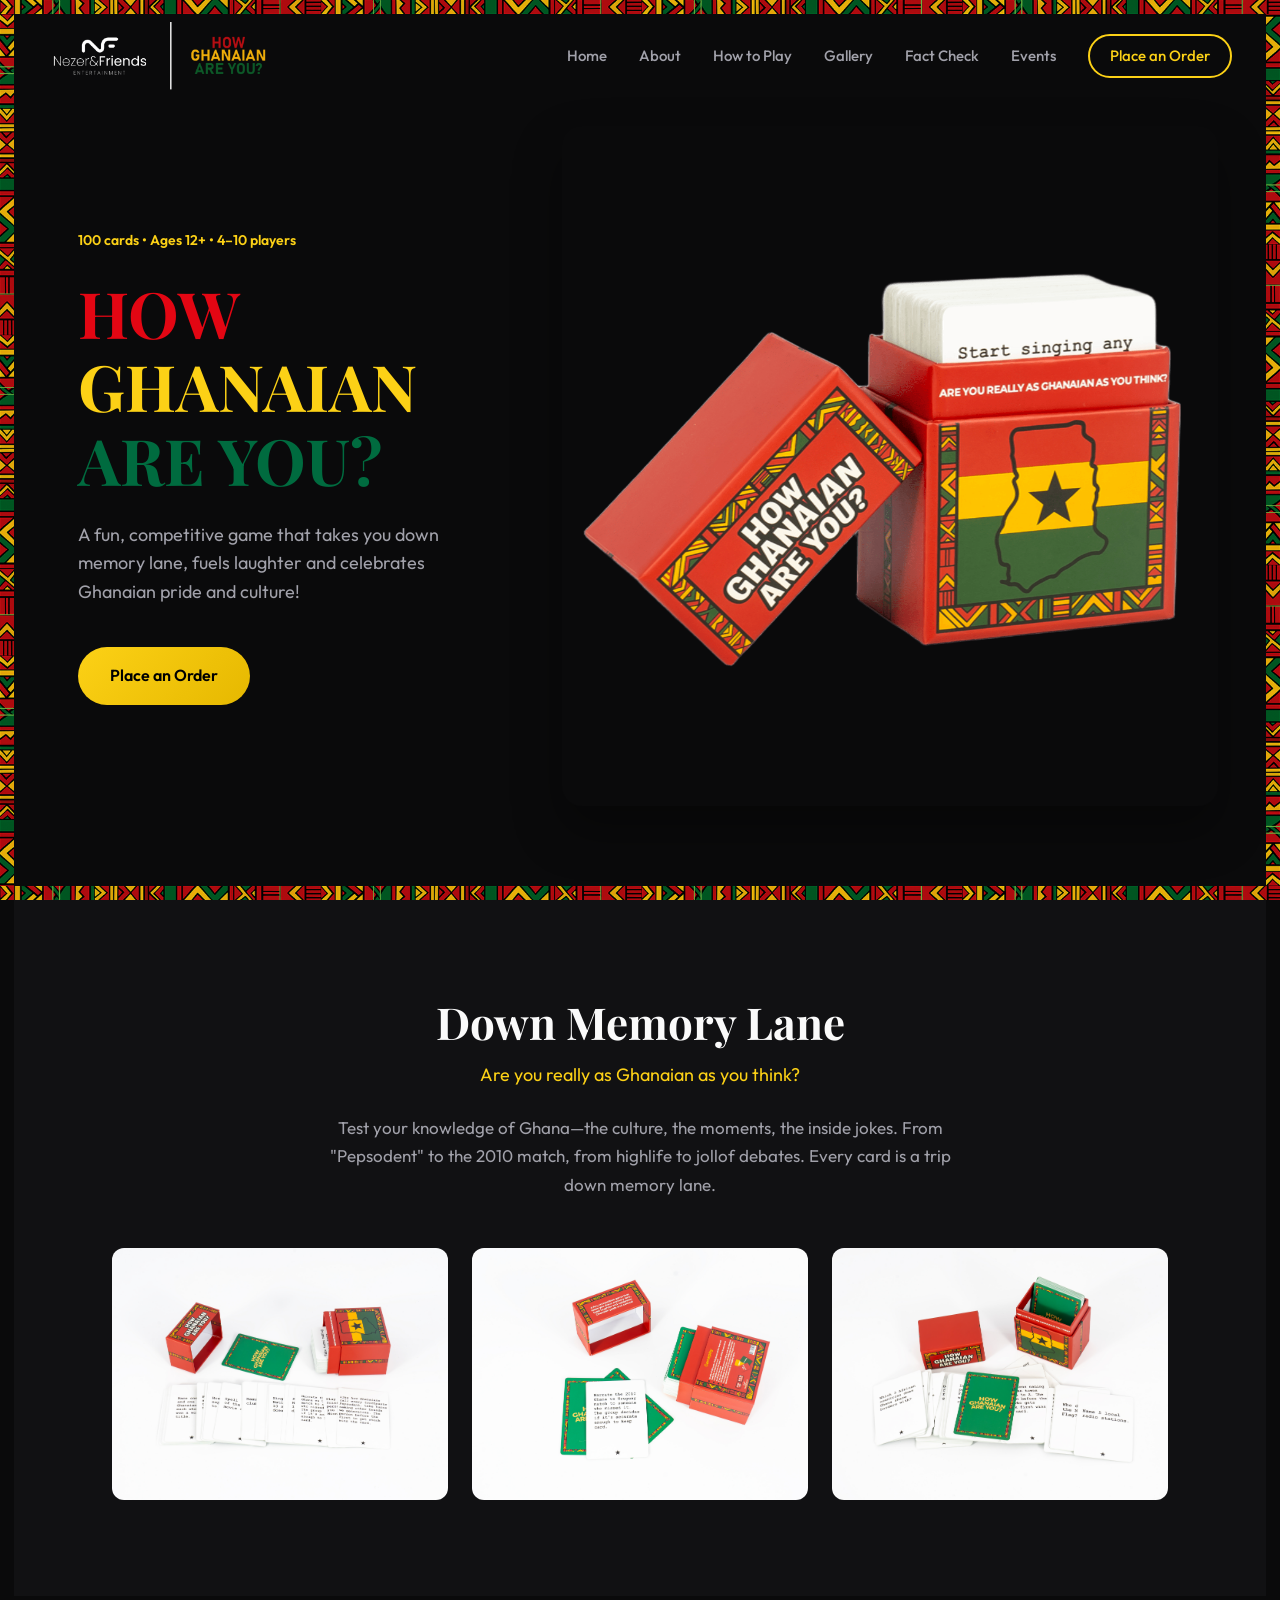
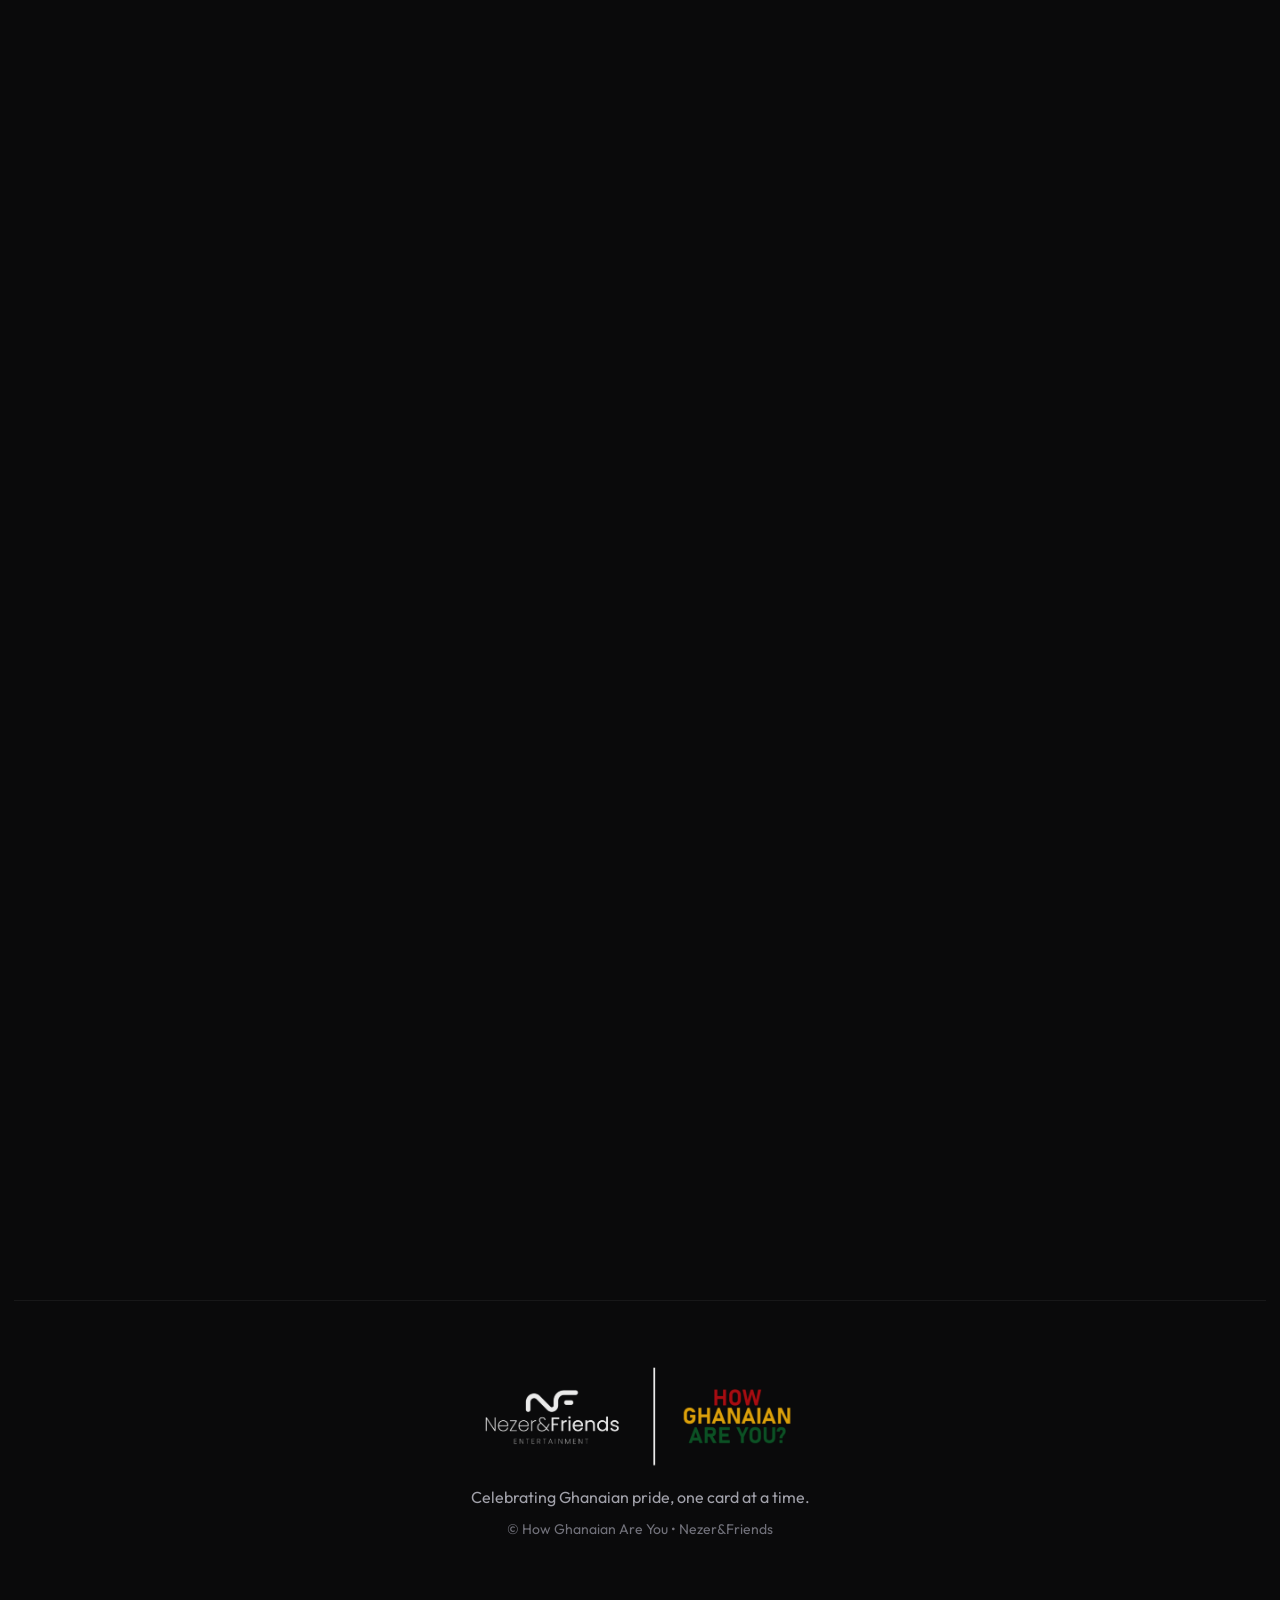
==== commit ec60ffde: "Use new horizontal logo on public site; keep admin on classic mark. Add HGAY ASSETS/logo.png for nav" ====
--- a/index.html
+++ b/index.html
@@ -25,7 +25,7 @@
   <div class="nav-overlay" id="nav-overlay" aria-hidden="true"></div>
   <nav class="nav">
     <a href="#" class="nav-logo">
-      <img src="HGAY ASSETS/Card Pictures and Video/howghrupng.png" alt="How Ghanaian Are You">
+      <img src="HGAY ASSETS/logo.png" alt="How Ghanaian Are You">
     </a>
     <div class="nav-links" id="nav-links">
       <a href="./" class="nav-active">Home</a>
@@ -215,7 +215,7 @@
     <!-- Footer -->
     <footer class="footer">
       <div class="container">
-        <img src="HGAY ASSETS/Card Pictures and Video/howghrupng.png" alt="How Ghanaian Are You" class="footer-logo">
+        <img src="HGAY ASSETS/logo.png" alt="How Ghanaian Are You" class="footer-logo">
         <p class="footer-tagline">Celebrating Ghanaian pride, one card at a time.</p>
         <p class="footer-credits">© How Ghanaian Are You • Nezer&Friends</p>
       </div>
--- a/css/styles.css
+++ b/css/styles.css
@@ -158,13 +158,18 @@
 }
 
 .nav-logo img {
-  height: 5.75rem;
+  display: block;
   width: auto;
+  height: auto;
+  max-height: 5rem;
+  max-width: min(320px, 72vw);
+  object-fit: contain;
 }
 
 @media (min-width: 768px) {
   .nav-logo img {
-    height: 6rem;
+    max-height: 4.5rem;
+    max-width: 340px;
   }
 }
 
@@ -1051,9 +1056,14 @@
 }
 
 .footer-logo {
-  height: 3.5rem;
-  margin-bottom: 1rem;
+  display: block;
+  width: auto;
+  max-width: min(500px, 100%);
+  height: auto;
+  max-height: 6.5rem;
+  margin: 0 auto 1rem;
   opacity: 0.92;
+  object-fit: contain;
 }
 
 .footer-tagline {
@@ -1149,7 +1159,8 @@
   }
 
   .nav-logo img {
-    height: 44px;
+    max-height: 5.25rem;
+    max-width: min(340px, 78vw);
   }
 
   /* When menu is open, nav sits above overlay so menu is visible */
@@ -1336,7 +1347,8 @@
   }
 
   .footer-logo {
-    height: 86px;
+    max-height: 5.75rem;
+    max-width: min(420px, 100%);
   }
 
   .kente-left,
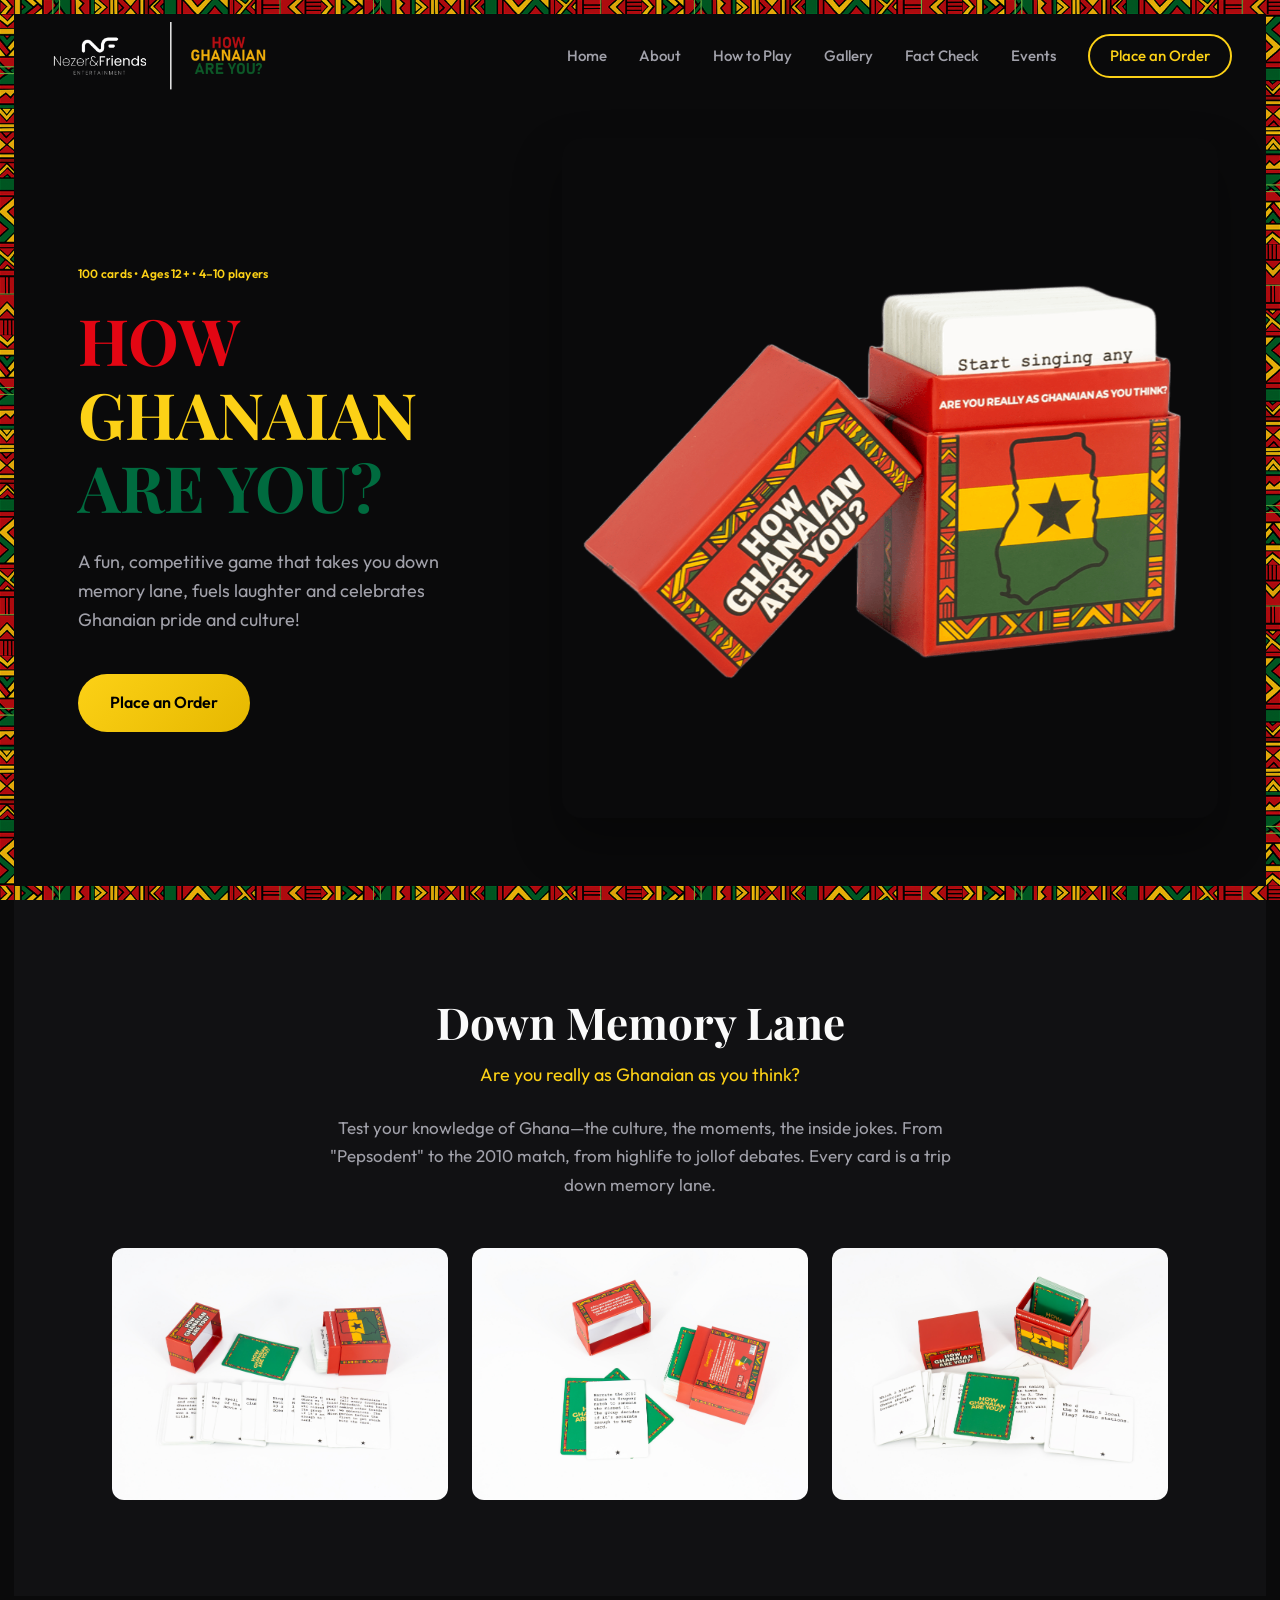
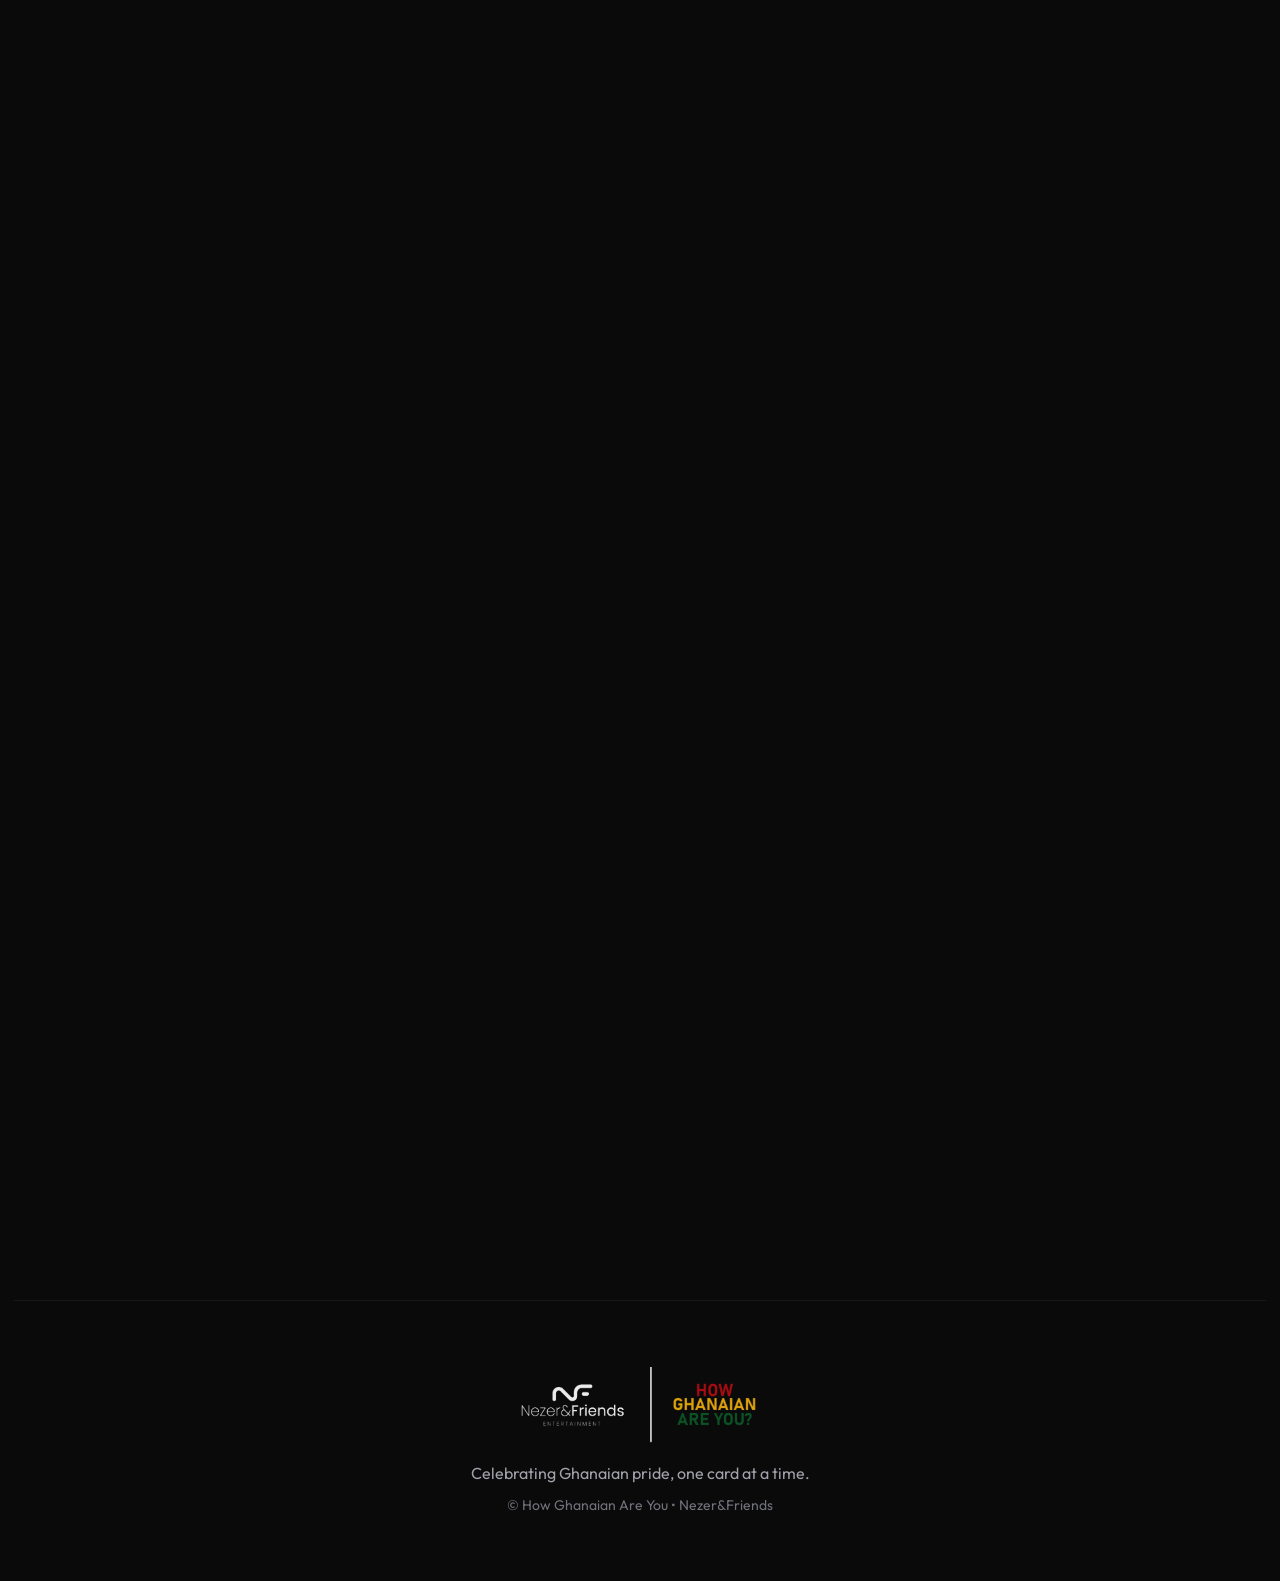
==== commit 37887e8a: "Add admin-managed gallery with uploads and dynamic public pages. Admins can add images and videos, r" ====
--- a/index.html
+++ b/index.html
@@ -115,20 +115,7 @@
       <div class="container">
         <h2 class="section-title">The Game</h2>
         <div class="gallery-preview">
-          <div class="gallery-grid">
-            <div class="gallery-item">
-              <img src="HGAY ASSETS/Card Pictures and Video/white bg/_BRX0486 拷贝.jpg" alt="Card game box and cards">
-            </div>
-            <div class="gallery-item">
-              <img src="HGAY ASSETS/Card Pictures and Video/white bg/_BRX0497 拷贝.jpg" alt="Card game details">
-            </div>
-            <div class="gallery-item">
-              <img src="HGAY ASSETS/Card Pictures and Video/white bg/_BRX0494 拷贝.jpg" alt="Game cards showcase">
-            </div>
-            <div class="gallery-item">
-              <img src="HGAY ASSETS/photo_2026-01-31_11-31-19.jpg" alt="Community enjoying How Ghanaian Are You">
-            </div>
-          </div>
+          <div class="gallery-grid" id="gallery-preview-grid" aria-live="polite"></div>
           <a href="gallery" class="btn btn-secondary">View Full Gallery</a>
         </div>
       </div>
@@ -224,5 +211,7 @@
 
   <script src="https://js.paystack.co/v1/inline.js"></script>
   <script src="js/main.js"></script>
+  <script src="js/gallery-data.js"></script>
+  <script src="js/gallery.js"></script>
 </body>
 </html>
--- a/css/styles.css
+++ b/css/styles.css
@@ -300,7 +300,7 @@
   display: flex;
   align-items: center;
   justify-content: space-between;
-  padding: 6rem 1rem 4rem 1.25rem;
+  padding: 8rem 1rem 4rem 1.25rem;
   gap: 3rem;
 }
 
@@ -313,7 +313,7 @@
 
 @media (min-width: 1024px) {
   .hero {
-    padding: 7rem 3rem 5rem 4rem;
+    padding: 8.5rem 3rem 5rem 4rem;
     gap: 4rem;
   }
 }
@@ -322,14 +322,17 @@
   flex: 1;
   max-width: 580px;
   min-width: 0;
+  padding-top: 1.5rem;
 }
 
 .hero-badge {
   display: inline-block;
-  font-size: 0.875rem;
+  font-size: 0.75rem;
   color: var(--ghana-gold);
   font-weight: 600;
-  margin-bottom: 24px;
+  margin-top: 1rem;
+  margin-bottom: 20px;
+  letter-spacing: 0.02em;
   opacity: 0;
   animation: fadeUp 0.8s ease forwards;
 }
@@ -1058,9 +1061,9 @@
 .footer-logo {
   display: block;
   width: auto;
-  max-width: min(500px, 100%);
+  max-width: min(400px, 100%);
   height: auto;
-  max-height: 6.5rem;
+  max-height: 5rem;
   margin: 0 auto 1rem;
   opacity: 0.92;
   object-fit: contain;
@@ -1123,7 +1126,7 @@
   .hero {
     flex-direction: column;
     text-align: center;
-    padding: 120px 1.5rem 4rem 1.5rem;
+    padding: 8.5rem 1.5rem 4rem 1.5rem;
   }
 
   .hero-content {
@@ -1159,8 +1162,8 @@
   }
 
   .nav-logo img {
-    max-height: 5.25rem;
-    max-width: min(340px, 78vw);
+    max-height: 3.5rem;
+    max-width: min(280px, 78vw);
   }
 
   /* When menu is open, nav sits above overlay so menu is visible */
@@ -1256,8 +1259,17 @@
 
   .hero {
     min-height: 100svh;
-    padding: 100px 1rem 100px 1.25rem;
+    padding: 7.5rem 1rem 100px 1.25rem;
     gap: 2.5rem;
+  }
+
+  .hero-content {
+    padding-top: 1rem;
+  }
+
+  .hero-badge {
+    margin-top: 0.5rem;
+    font-size: 0.7rem;
   }
 
   .hero-title {
@@ -1347,8 +1359,8 @@
   }
 
   .footer-logo {
-    max-height: 5.75rem;
-    max-width: min(420px, 100%);
+    max-height: 4rem;
+    max-width: min(360px, 100%);
   }
 
   .kente-left,
@@ -1374,7 +1386,7 @@
 /* Extra small screens */
 @media (max-width: 480px) {
   .hero {
-    padding: 90px 0.75rem 80px 1rem;
+    padding: 7rem 0.75rem 80px 1rem;
   }
 
   .hero-card-stack img {
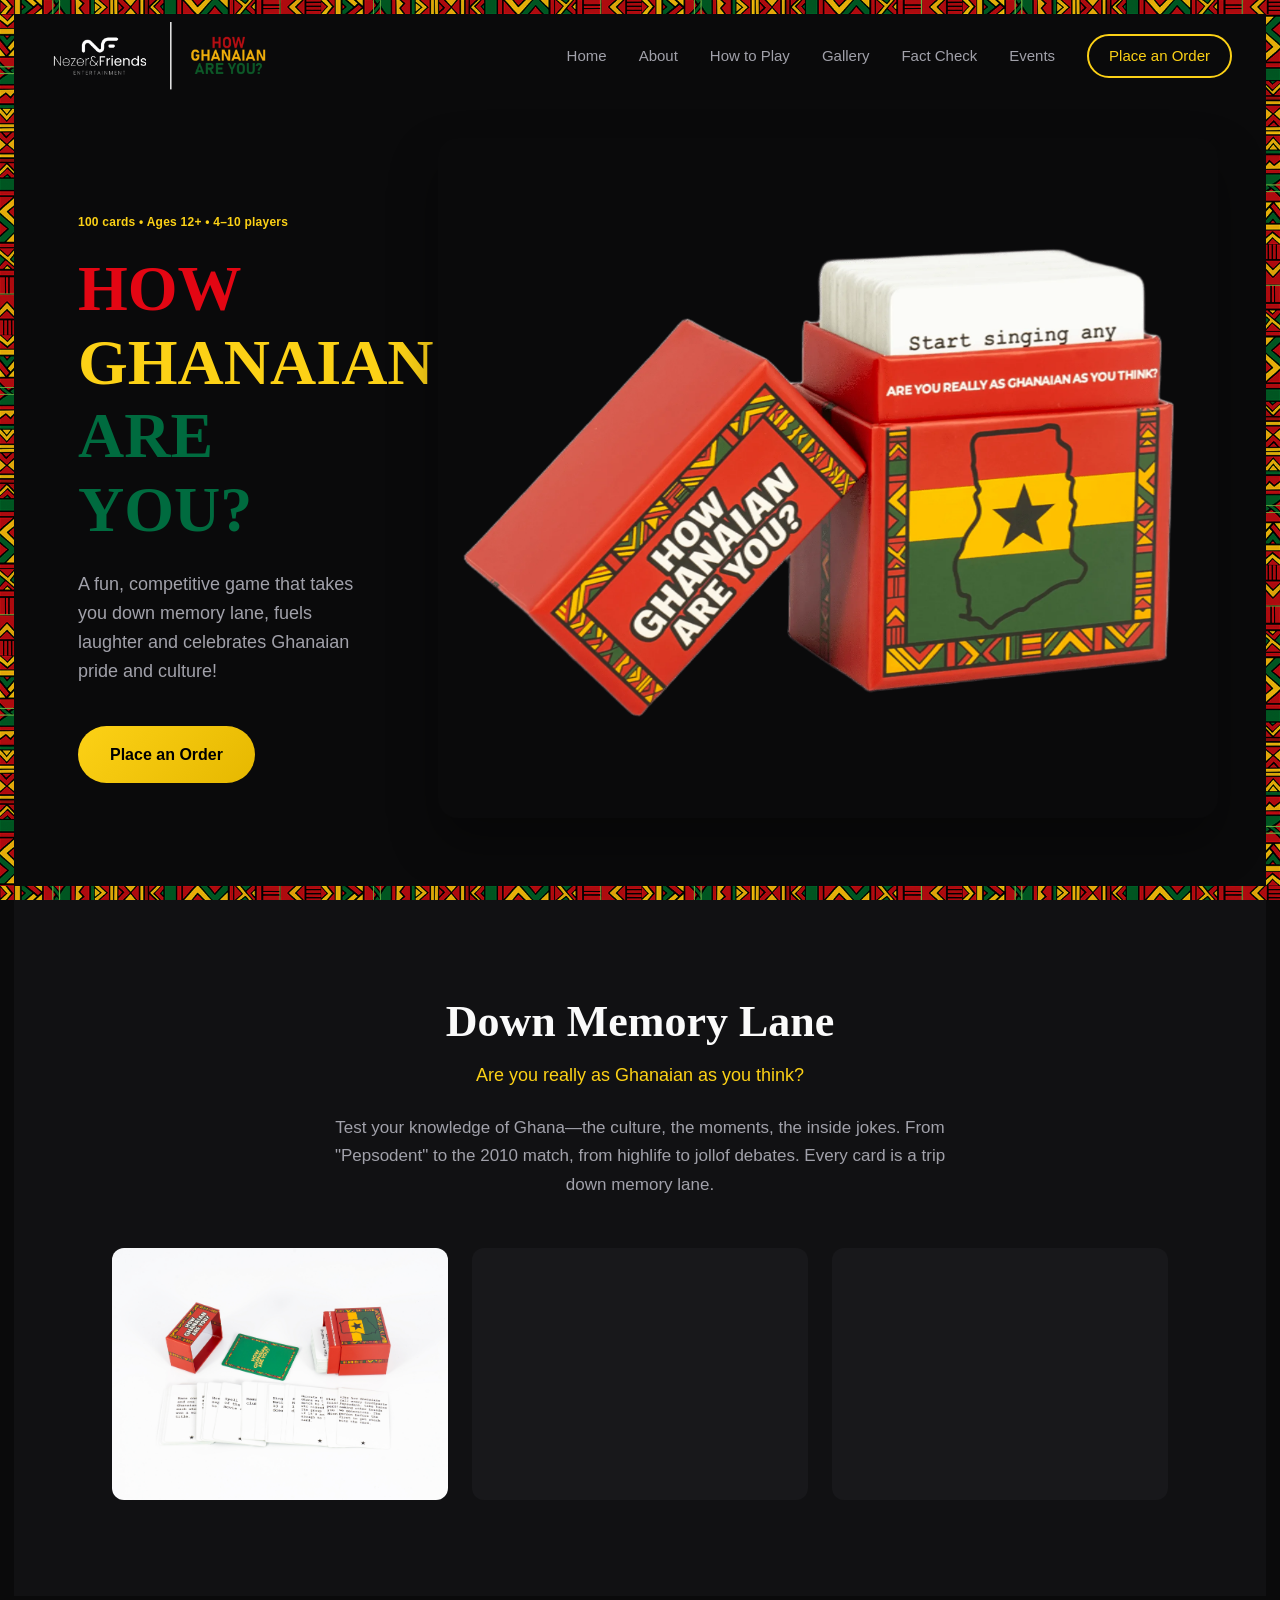
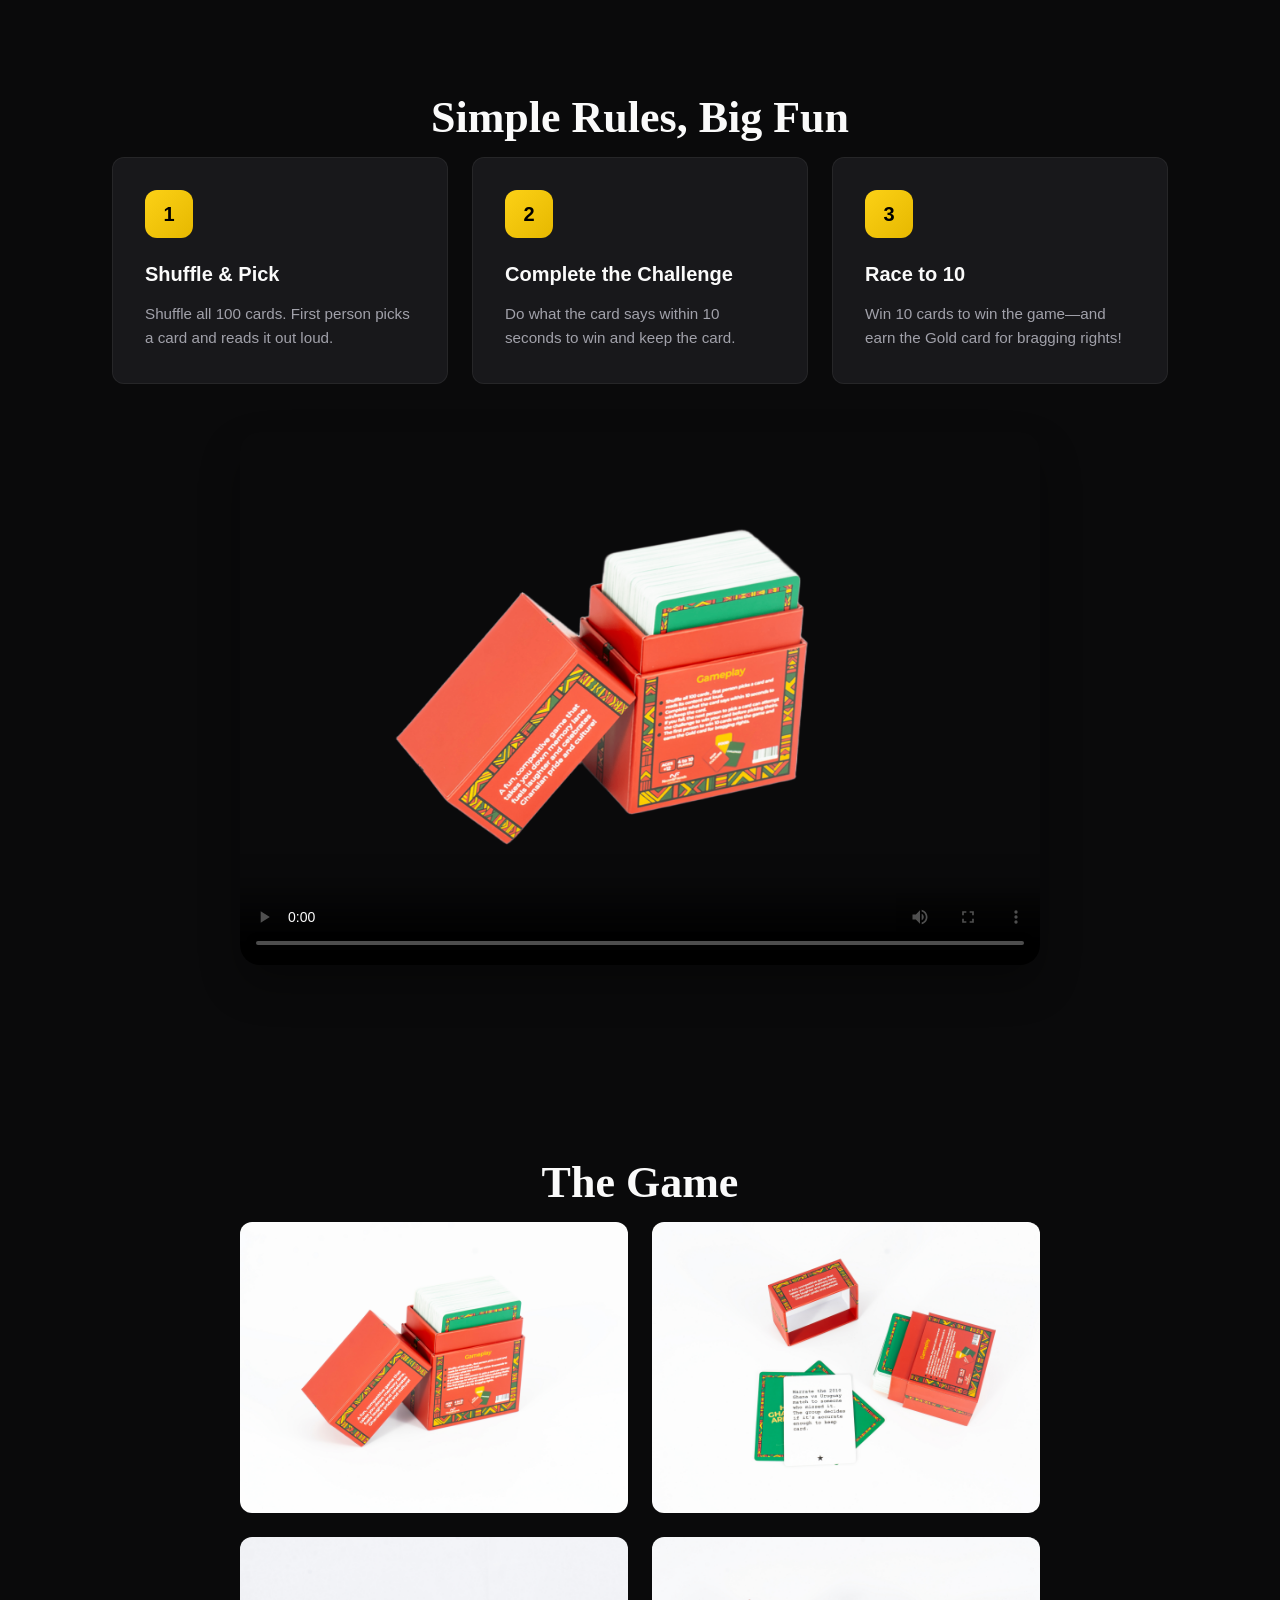
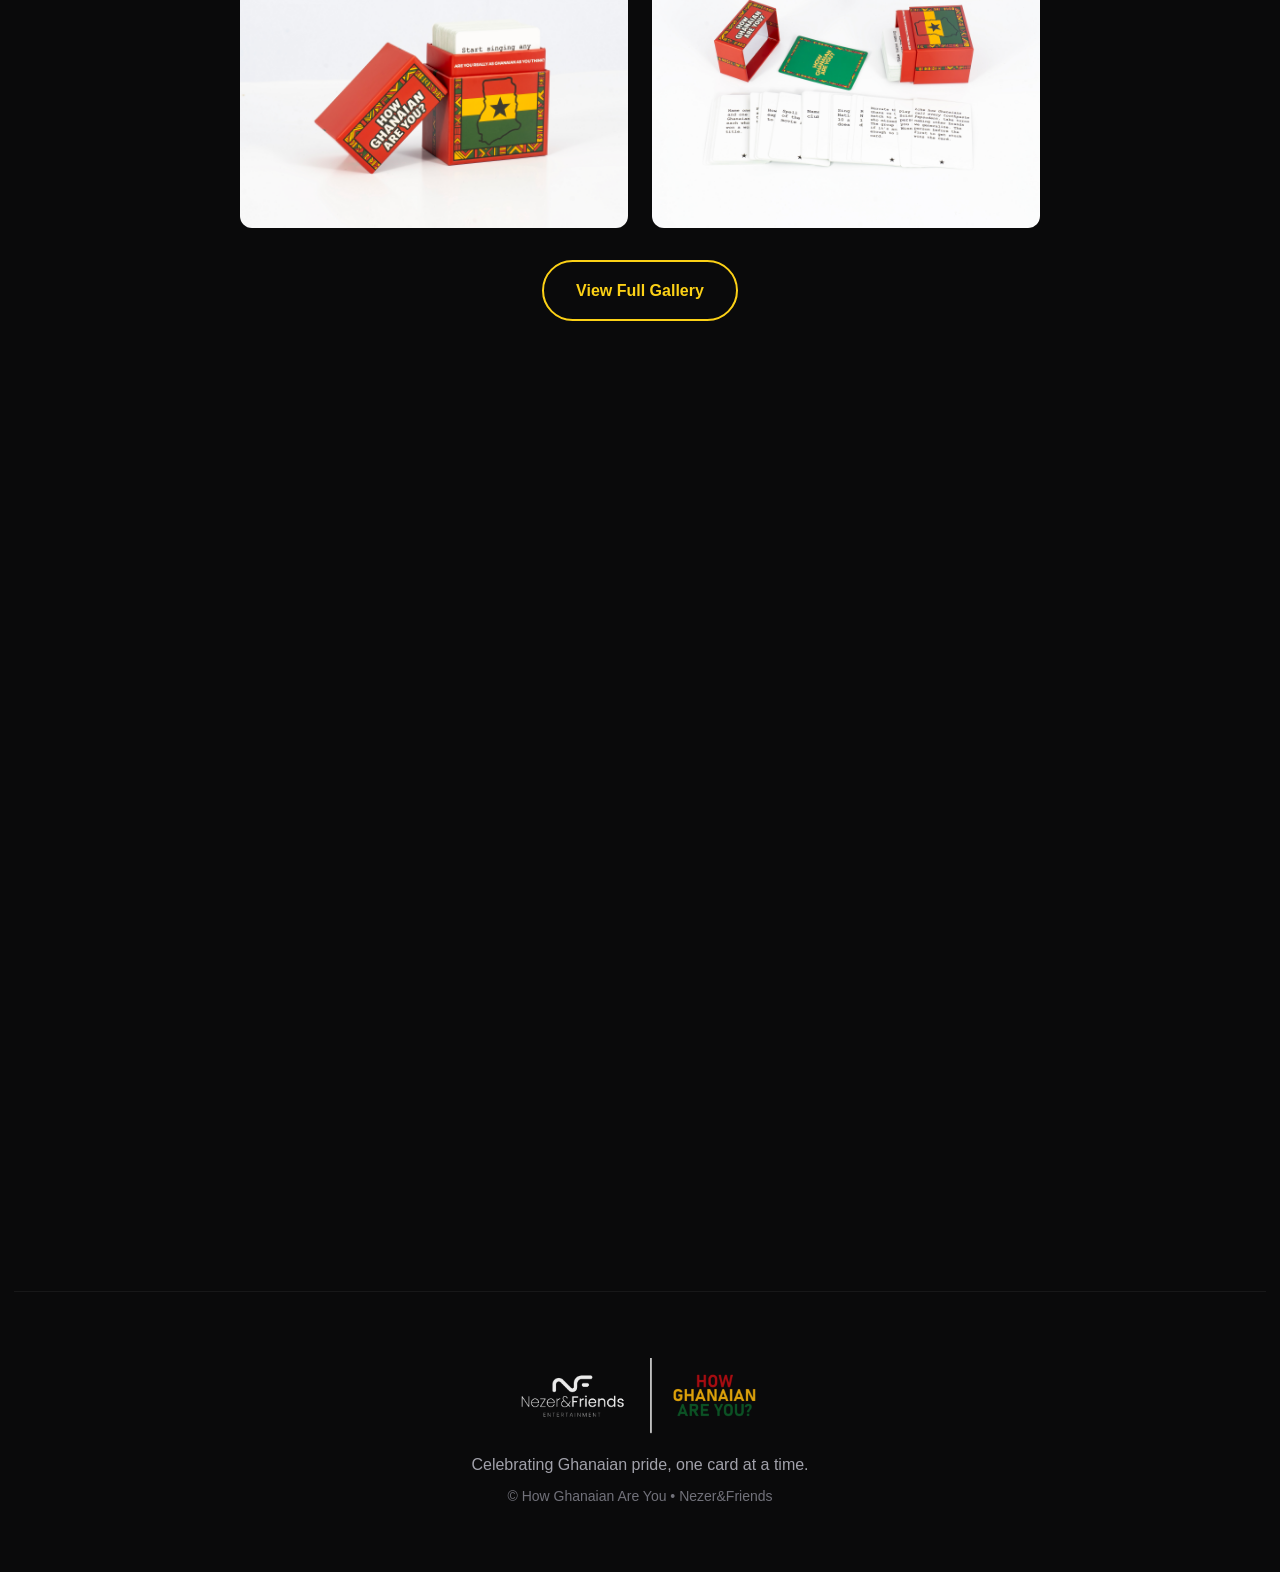
==== commit 46a86615: "Improve SEO, performance, and asset paths for production deploy. Rename HGAY_ASSETS folders (no spac" ====
--- a/index.html
+++ b/index.html
@@ -2,14 +2,26 @@
 <html lang="en" data-theme="dark">
 <head>
   <meta charset="UTF-8">
-  <link rel="icon" href="HGAY ASSETS/Card Pictures and Video/howghrupng.png" type="image/png">
-  <link rel="apple-touch-icon" href="HGAY ASSETS/Card Pictures and Video/howghrupng.png">
+  <!-- Google tag (gtag.js) — deferred until after load -->
+  <script>
+    window.dataLayer = window.dataLayer || [];
+    function gtag(){dataLayer.push(arguments);}
+    window.addEventListener('load', function () {
+      var s = document.createElement('script');
+      s.async = true;
+      s.src = 'https://www.googletagmanager.com/gtag/js?id=G-CFRH43PWP6';
+      s.onload = function () {
+        gtag('js', new Date());
+        gtag('config', 'G-CFRH43PWP6');
+      };
+      document.head.appendChild(s);
+    });
+  </script>
+  <link rel="icon" href="HGAY_ASSETS/Card_Pictures_and_Video/howghrupng.png" type="image/png">
+  <link rel="apple-touch-icon" href="HGAY_ASSETS/Card_Pictures_and_Video/howghrupng.png">
   <meta name="viewport" content="width=device-width, initial-scale=1.0, maximum-scale=1.0, minimum-scale=1.0, user-scalable=no, viewport-fit=cover">
   <title>How Ghanaian Are You? — Card Game</title>
-  <meta name="description" content="A fun, competitive game that takes you down memory lane. Test your Ghanaian knowledge and celebrate culture. Place an order today.">
-  <link rel="preconnect" href="https://fonts.googleapis.com">
-  <link rel="preconnect" href="https://fonts.gstatic.com" crossorigin>
-  <link href="https://fonts.googleapis.com/css2?family=Outfit:wght@300;400;500;600;700;800&family=Playfair+Display:wght@600;700&display=swap" rel="stylesheet">
+  <meta name="description" content="A fun, competitive game that takes you down memory lane. Test your Ghanaian knowledge and celebrate Ghanaian pride and culture.">
   <link rel="stylesheet" href="css/styles.css">
 </head>
 <body>
@@ -25,7 +37,7 @@
   <div class="nav-overlay" id="nav-overlay" aria-hidden="true"></div>
   <nav class="nav">
     <a href="#" class="nav-logo">
-      <img src="HGAY ASSETS/logo.png" alt="How Ghanaian Are You">
+      <img src="HGAY_ASSETS/logo.png" alt="How Ghanaian Are You" width="160" height="48" decoding="async">
     </a>
     <div class="nav-links" id="nav-links">
       <a href="./" class="nav-active">Home</a>
@@ -58,7 +70,11 @@
       </div>
       <div class="hero-visual">
         <div class="hero-card-stack">
-          <img src="HGAY ASSETS/Card Pictures and Video/hero.png" alt="How Ghanaian Are You card game box">
+          <picture>
+            <source media="(max-width: 768px)" srcset="HGAY_ASSETS/Card_Pictures_and_Video/hero-840.webp" type="image/webp" width="840" height="697">
+            <source srcset="HGAY_ASSETS/Card_Pictures_and_Video/hero.webp" type="image/webp" width="2137" height="1773">
+            <img src="HGAY_ASSETS/Card_Pictures_and_Video/hero.png" alt="How Ghanaian Are You card game box" width="840" height="697" fetchpriority="high" decoding="async" sizes="(max-width: 768px) 90vw, 420px">
+          </picture>
         </div>
       </div>
     </section>
@@ -71,13 +87,13 @@
         <p class="section-text">Test your knowledge of Ghana—the culture, the moments, the inside jokes. From "Pepsodent" to the 2010 match, from highlife to jollof debates. Every card is a trip down memory lane.</p>
         <div class="memory-lane-grid">
           <div class="memory-card">
-            <img src="HGAY ASSETS/Card Pictures and Video/white bg/_BRX0494 拷贝.jpg" alt="Game cards showcase">
+            <img src="HGAY_ASSETS/Card_Pictures_and_Video/white_bg/_BRX0494 拷贝.jpg" alt="Game cards showcase" loading="lazy" decoding="async">
           </div>
           <div class="memory-card">
-            <img src="HGAY ASSETS/Card Pictures and Video/white bg/_BRX0488 拷贝.jpg" alt="Game components">
+            <img src="HGAY_ASSETS/Card_Pictures_and_Video/white_bg/_BRX0488 拷贝.jpg" alt="Game components" loading="lazy" decoding="async">
           </div>
           <div class="memory-card">
-            <img src="HGAY ASSETS/Card Pictures and Video/white bg/_BRX0496 拷贝.jpg" alt="Card game details">
+            <img src="HGAY_ASSETS/Card_Pictures_and_Video/white_bg/_BRX0496 拷贝.jpg" alt="Card game details" loading="lazy" decoding="async">
           </div>
         </div>
       </div>
@@ -105,7 +121,7 @@
           </div>
         </div>
         <div class="gameplay-video">
-          <video src="HGAY ASSETS/C0126_1.mp4" poster="HGAY ASSETS/Card Pictures and Video/_BRX0486 拷贝.png" controls playsinline></video>
+          <video src="HGAY_ASSETS/C0126_1.mp4" poster="HGAY_ASSETS/Card_Pictures_and_Video/_BRX0486 拷贝.png" controls playsinline></video>
         </div>
       </div>
     </section>
@@ -202,16 +218,16 @@
     <!-- Footer -->
     <footer class="footer">
       <div class="container">
-        <img src="HGAY ASSETS/logo.png" alt="How Ghanaian Are You" class="footer-logo">
+        <img src="HGAY_ASSETS/logo.png" alt="How Ghanaian Are You" class="footer-logo" loading="lazy" decoding="async">
         <p class="footer-tagline">Celebrating Ghanaian pride, one card at a time.</p>
         <p class="footer-credits">© How Ghanaian Are You • Nezer&Friends</p>
       </div>
     </footer>
   </main>
 
-  <script src="https://js.paystack.co/v1/inline.js"></script>
-  <script src="js/main.js"></script>
-  <script src="js/gallery-data.js"></script>
-  <script src="js/gallery.js"></script>
+  <script src="js/paystack-loader.js" defer></script>
+  <script src="js/main.js" defer></script>
+  <script src="js/gallery-data.js" defer></script>
+  <script src="js/gallery.js" defer></script>
 </body>
 </html>
--- a/css/styles.css
+++ b/css/styles.css
@@ -94,7 +94,7 @@
   height: 14px;
   left: 0;
   right: 0;
-  background-image: url('../HGAY ASSETS/Card Pictures and Video/kentepatternpng_horizontal.png');
+  background-image: url('../HGAY_ASSETS/Card_Pictures_and_Video/kentepatternpng_horizontal.png');
   background-repeat: repeat-x;
   background-size: auto 100%;
 }
@@ -114,7 +114,7 @@
   width: 14px;
   top: 14px;
   bottom: 14px;
-  background-image: url('../HGAY ASSETS/Card Pictures and Video/kentepatternpng.png');
+  background-image: url('../HGAY_ASSETS/Card_Pictures_and_Video/kentepatternpng.png');
   background-repeat: repeat-y;
   background-size: 100% auto;
 }
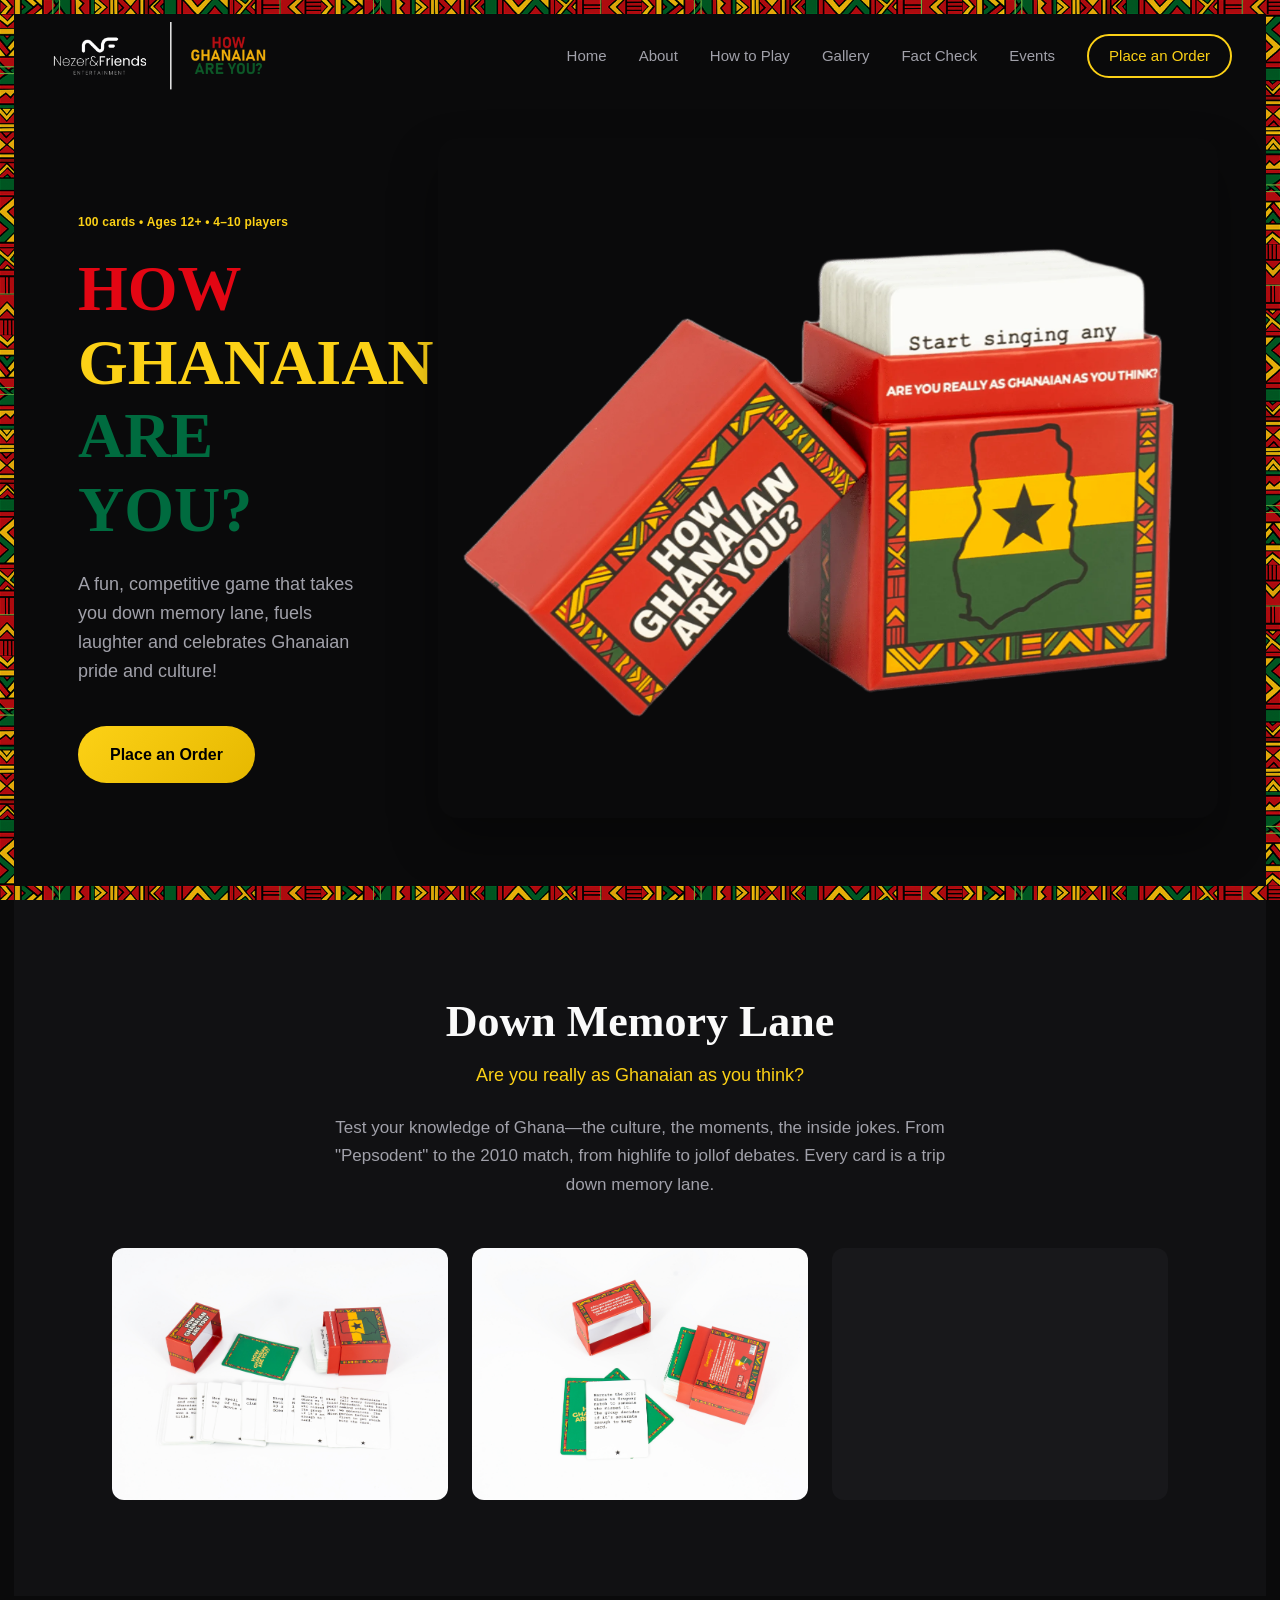
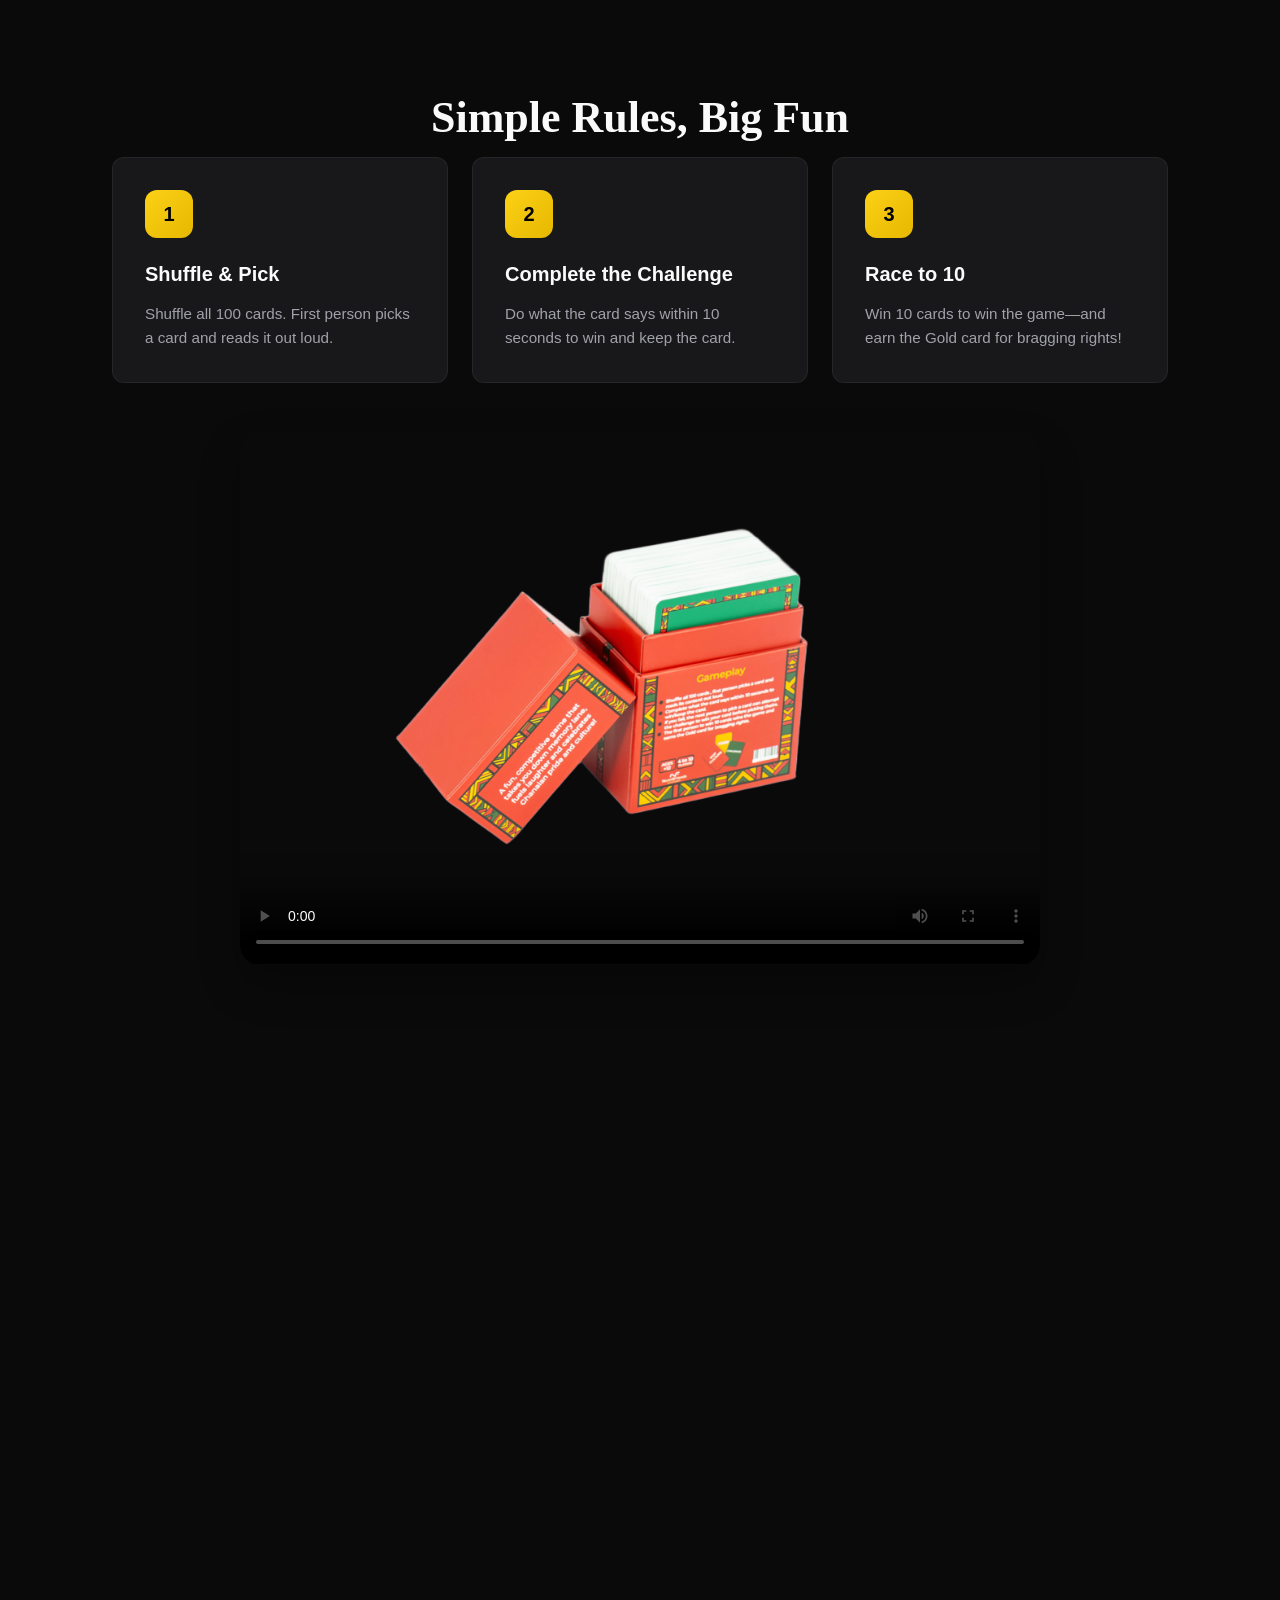
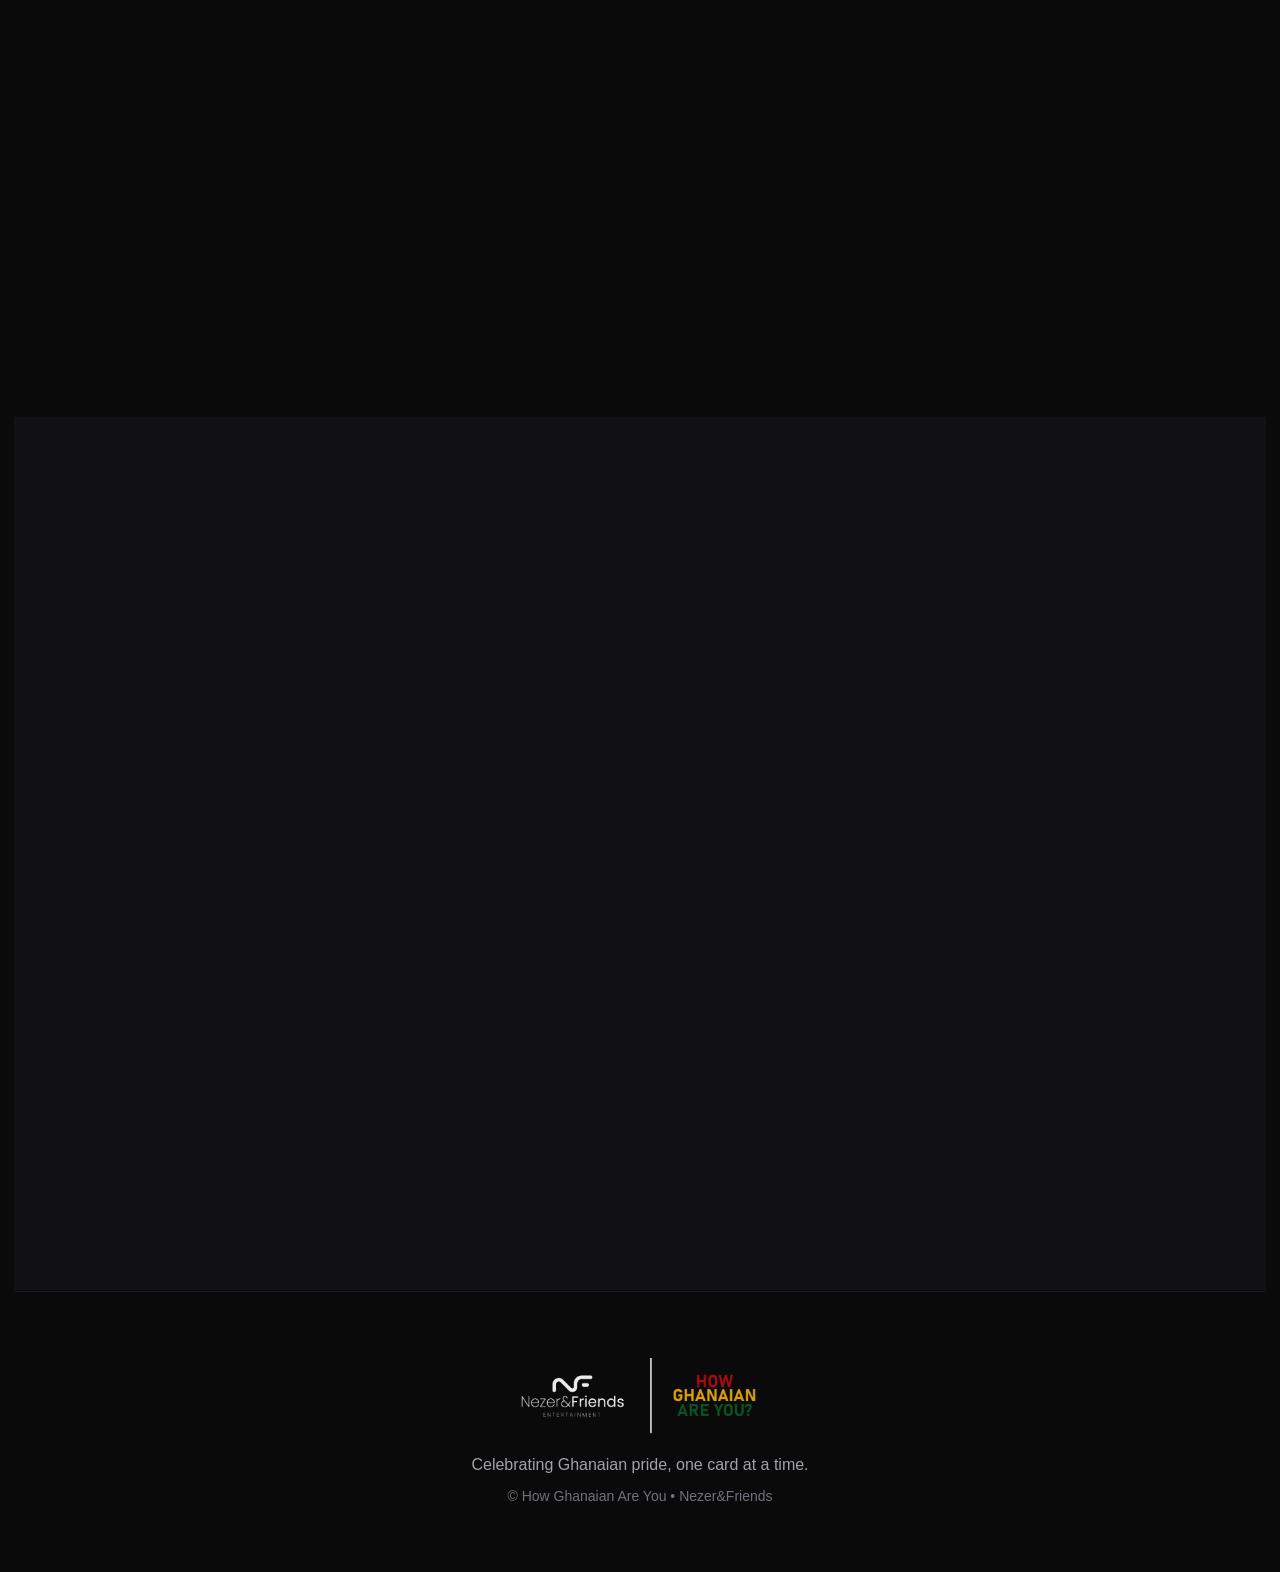
==== commit 8427fd36: "Reduce desktop TBT by deferring gallery preview and analytics. Load homepage gallery images when the" ====
--- a/index.html
+++ b/index.html
@@ -6,7 +6,7 @@
   <script>
     window.dataLayer = window.dataLayer || [];
     function gtag(){dataLayer.push(arguments);}
-    window.addEventListener('load', function () {
+    function loadGtag() {
       var s = document.createElement('script');
       s.async = true;
       s.src = 'https://www.googletagmanager.com/gtag/js?id=G-CFRH43PWP6';
@@ -15,6 +15,13 @@
         gtag('config', 'G-CFRH43PWP6');
       };
       document.head.appendChild(s);
+    }
+    window.addEventListener('load', function () {
+      if ('requestIdleCallback' in window) {
+        requestIdleCallback(loadGtag, { timeout: 4000 });
+      } else {
+        setTimeout(loadGtag, 2000);
+      }
     });
   </script>
   <link rel="icon" href="HGAY_ASSETS/Card_Pictures_and_Video/howghrupng.png" type="image/png">
--- a/css/styles.css
+++ b/css/styles.css
@@ -94,7 +94,7 @@
   height: 14px;
   left: 0;
   right: 0;
-  background-image: url('../HGAY_ASSETS/Card_Pictures_and_Video/kentepatternpng_horizontal.png');
+  background-image: url('../HGAY ASSETS/Card Pictures and Video/kentepatternpng_horizontal.png');
   background-repeat: repeat-x;
   background-size: auto 100%;
 }
@@ -114,7 +114,7 @@
   width: 14px;
   top: 14px;
   bottom: 14px;
-  background-image: url('../HGAY_ASSETS/Card_Pictures_and_Video/kentepatternpng.png');
+  background-image: url('../HGAY ASSETS/Card Pictures and Video/kentepatternpng.png');
   background-repeat: repeat-y;
   background-size: 100% auto;
 }
@@ -650,6 +650,13 @@
 }
 
 /* Gallery */
+/* Defer layout/paint for below-the-fold blocks (helps desktop lab TBT). */
+.gallery-preview,
+.section:not(.hero) {
+  content-visibility: auto;
+  contain-intrinsic-size: auto 480px;
+}
+
 .gallery-preview {
   display: flex;
   flex-direction: column;
